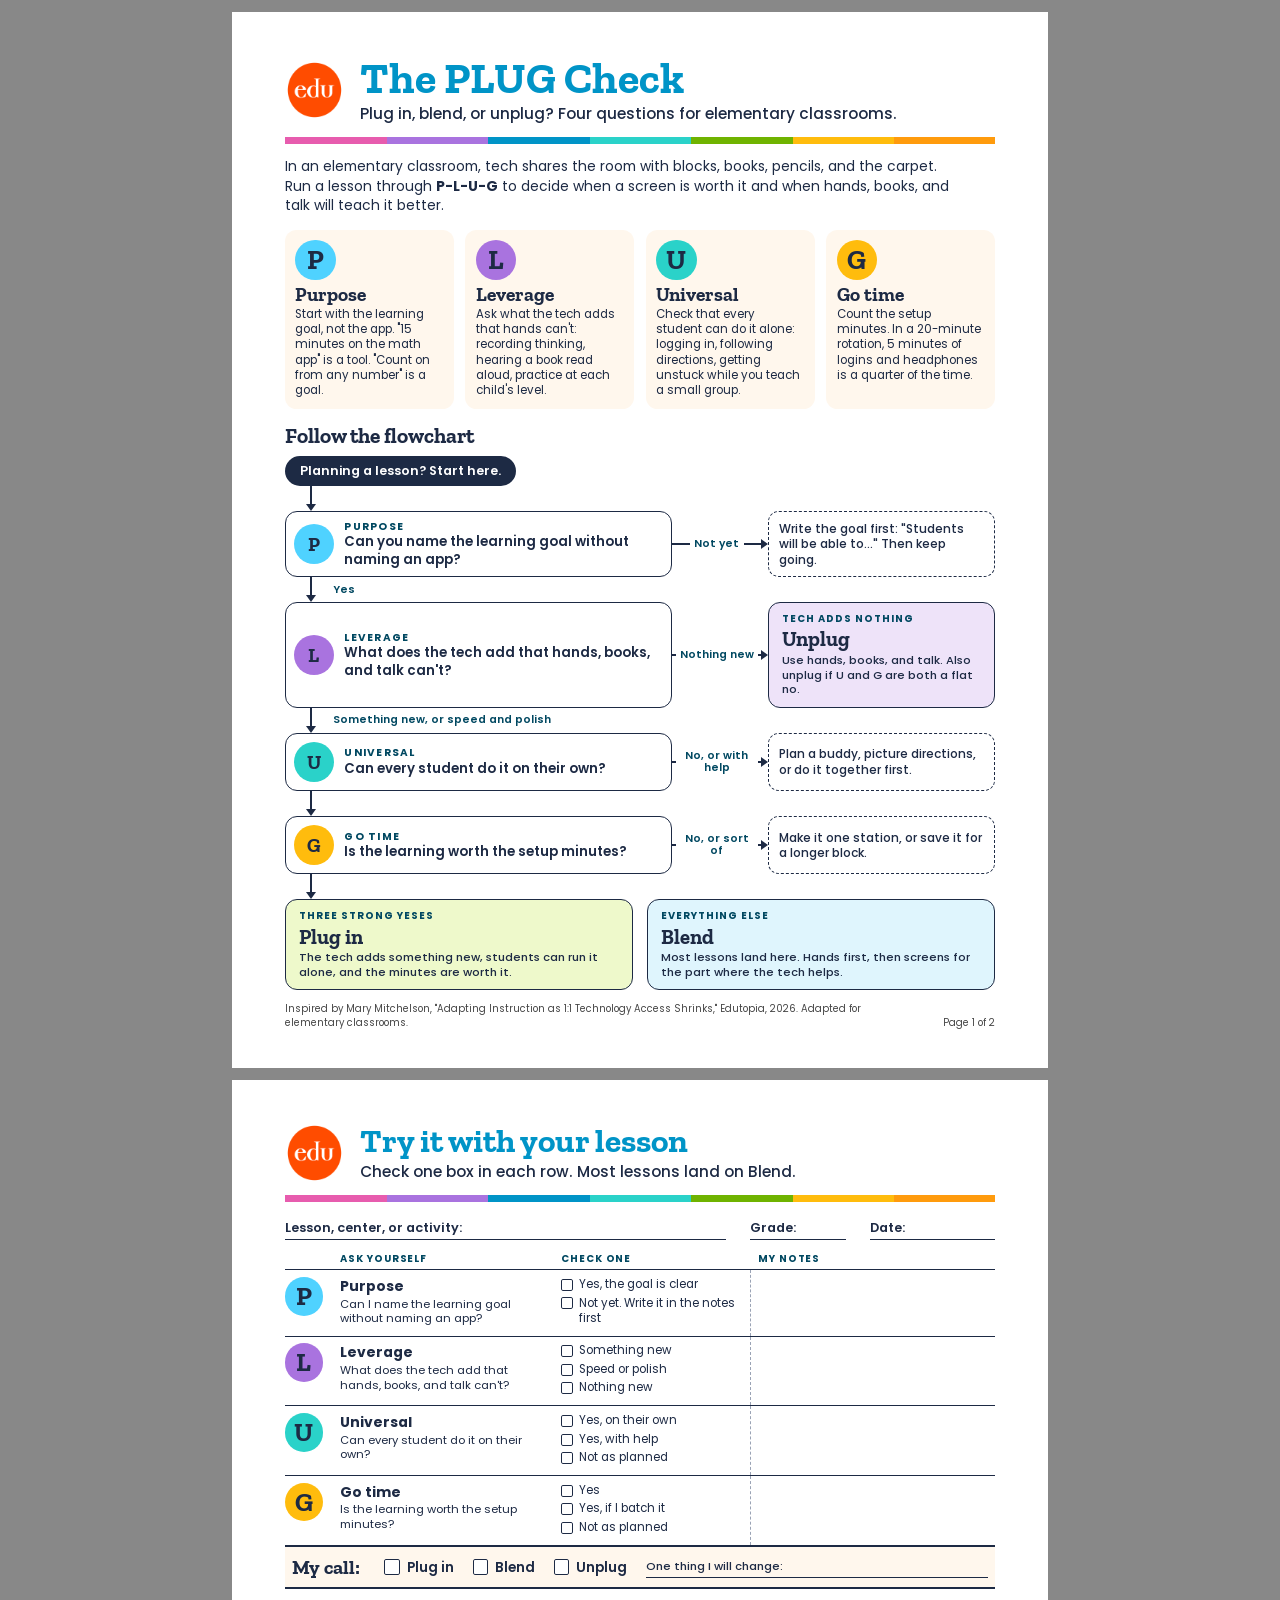
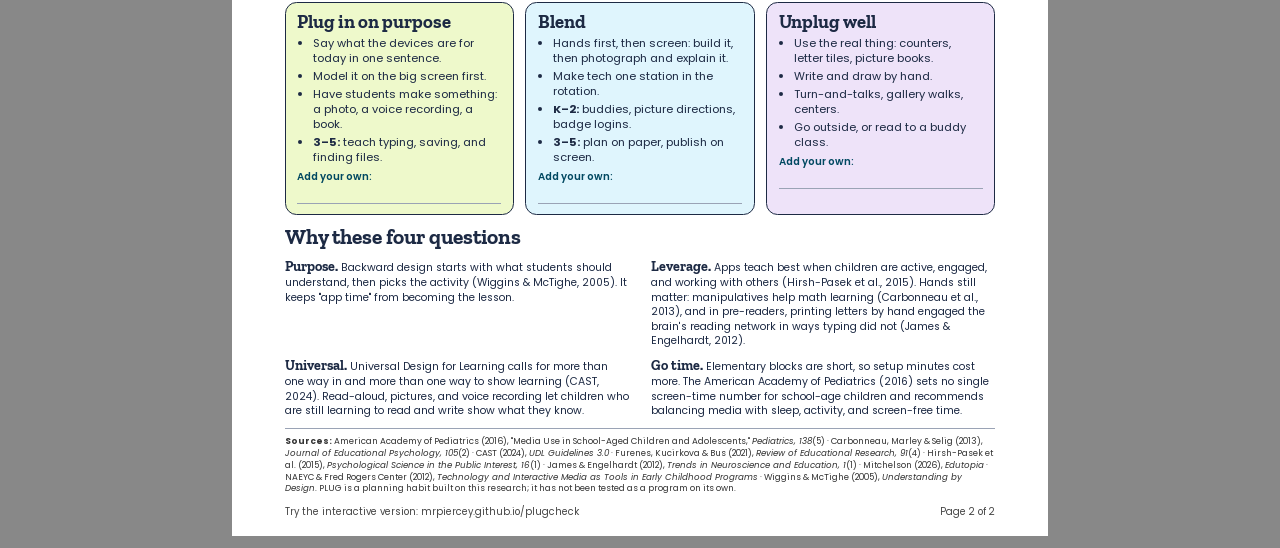
==== printable.html @ c019bf44 "Rename the L in PLUG from Lift to Leverage Co-Authored-By: Claude Fable 5.2 <noreply@anthropic.com>" ====
<!DOCTYPE html>
<html lang="en">
<head>
<meta charset="utf-8">
<title>The PLUG Check: 2-page guide</title>
<link rel="icon" type="image/png" href="edu_bug.png">
<link href="https://fonts.googleapis.com/css2?family=Poppins:wght@400;500;600;700&family=Zilla+Slab:wght@600;700&display=swap" rel="stylesheet">
<link rel="stylesheet" href="flow.css">
<style>
/* Source for PLUG-Check.pdf. US Letter, 2 pages. See README for how to rebuild the PDF. */
@page{size:8.5in 11in; margin:0}
*{box-sizing:border-box; -webkit-print-color-adjust:exact; print-color-adjust:exact}
html,body{margin:0; padding:0}
body{font-family:'Poppins',Helvetica,Arial,sans-serif; color:#1D2A44; font-size:9.6pt; line-height:1.4; background:#888}
.page{width:8.5in; height:11in; padding:.45in .55in .4in; background:#fff; position:relative; overflow:hidden; page-break-after:always; display:flex; flex-direction:column; margin:0 auto}
@media screen{.page{margin:12px auto}}
h1,h2,h3{font-family:'Zilla Slab',Rockwell,Georgia,serif; font-weight:700; margin:0; line-height:1.05}
p{margin:0}

.head{display:flex; align-items:center; gap:.16in}
.head img{width:.62in; height:.62in; flex:none}
.head h1{font-size:33pt; color:#0094C7}
.head .sub{font-size:11.5pt; font-weight:500; margin-top:.02in}
.head.small h1{font-size:25pt}
.ribbon{height:.07in; margin:.13in 0 .14in; background:linear-gradient(90deg,#E75CAE 0 14.3%,#A973DF 0 28.6%,#0094C7 0 42.9%,#2AD2C9 0 57.2%,#6FB300 0 71.5%,#FFBC0D 0 85.8%,#FF9B0D 0)}
.intro{font-size:10.4pt; max-width:7.1in}

.letters{display:grid; grid-template-columns:repeat(4,1fr); gap:.12in; margin:.15in 0 .17in}
.letters div{border-radius:.12in; padding:.1in .11in .11in; background:#FFF7ED}
.letters b{display:flex; align-items:center; justify-content:center; width:.42in; height:.42in; border-radius:50%; font-family:'Zilla Slab',serif; font-size:21pt; line-height:1}
.letters h3{font-size:14.5pt; margin:.05in 0 .02in}
.letters p{font-size:8.7pt; line-height:1.32}
.bp{background:#4FD2FF}.bl{background:#A973DF}.bu{background:#2AD2C9}.bg{background:#FFBC0D}

h2{font-size:16pt; margin-bottom:.09in}
.flow{font-size:10pt}
.page > *{flex-shrink:0}
.flow .f-down{height:1.9em}
.flow .f-ends{gap:.14in}

.foot{margin-top:auto; padding-top:.1in; font-size:7.3pt; color:#444; display:flex; justify-content:space-between; gap:.3in; align-items:flex-end}

/* page 2 */
.fill{display:flex; gap:.25in; font-weight:600; font-size:9.6pt; margin-bottom:.12in}
.fill span{flex:1; border-bottom:1pt solid #1D2A44; padding-bottom:.02in; height:.26in; display:flex; align-items:flex-end}
.fill span.short{flex:0 0 1.7in}
table{width:100%; border-collapse:collapse}
th{font-size:7.4pt; letter-spacing:.09em; text-transform:uppercase; text-align:left; padding:0 .08in .04in; color:#004861}
td{border-top:1pt solid #1D2A44; padding:.07in .08in; vertical-align:top}
td.k{width:.5in; padding-left:0}
td.k b{display:flex; align-items:center; justify-content:center; width:.4in; height:.4in; border-radius:50%; font-family:'Zilla Slab',serif; font-size:20pt; line-height:1}
td.q{width:2.3in}
td.q strong{display:block; font-size:10.4pt}
td.q span{font-size:8.5pt; line-height:1.3; display:block}
td.c{width:2.05in; font-size:8.7pt; line-height:1.3}
td.c label{display:flex; gap:.06in; align-items:flex-start; margin-bottom:.035in}
.box{flex:none; width:.125in; height:.125in; border:1pt solid #1D2A44; border-radius:.02in; margin-top:.02in; background:#fff}
td.n{border-left:1pt dashed #9aa3b5}
tr.call td{border-top:2pt solid #1D2A44; border-bottom:2pt solid #1D2A44; background:#FFF7ED; padding-top:.1in; padding-bottom:.1in}
.call-row{display:flex; align-items:center; gap:.2in; font-weight:600; font-size:10.2pt}
.call-row h3{font-size:15pt; margin-right:.05in}
.call-row label{display:flex; align-items:center; gap:.07in}
.call-row .box{width:.16in; height:.16in; margin:0}
.call-row .line{flex:1; border-bottom:1pt solid #1D2A44; height:.22in; font-weight:500; font-size:8.5pt; display:flex; align-items:flex-end; padding-bottom:.02in}

.moves{display:grid; grid-template-columns:repeat(3,1fr); gap:.12in; margin:.13in 0 .12in}
.moves > div{border:1.4pt solid #1D2A44; border-radius:.12in; padding:.1in .12in .1in}
.moves h3{font-size:14pt; margin-bottom:.04in}
.moves ul{margin:0; padding-left:.16in; font-size:8.4pt; line-height:1.33}
.moves li{margin-bottom:.035in}
.moves .add{font-size:7.6pt; font-weight:600; color:#004861; margin-top:.05in; border-bottom:1pt solid #9aa3b5; padding-bottom:.2in}
.m-plug{background:#EEF9CB}.m-blend{background:#DFF5FD}.m-unplug{background:#EEE3F9}

.why{display:grid; grid-template-columns:1fr 1fr; gap:.08in .22in; font-size:8pt; line-height:1.36}
.why p b{font-family:'Zilla Slab',serif; font-size:10.5pt}
.refs{font-size:6.5pt; line-height:1.36; color:#333; margin-top:.1in; padding-top:.07in; border-top:1pt solid #9aa3b5}
</style>
</head>
<body>

<!-- PAGE 1 -->
<div class="page">
  <div class="head">
    <img src="edu_bug.png" alt="Edutopia">
    <div>
      <h1>The PLUG Check</h1>
      <div class="sub">Plug in, blend, or unplug? Four questions for elementary classrooms.</div>
    </div>
  </div>
  <div class="ribbon"></div>
  <p class="intro">In an elementary classroom, tech shares the room with blocks, books, pencils, and the carpet. Run a lesson through <strong style="white-space:nowrap">P-L-U-G</strong> to decide when a screen is worth it and when hands, books, and talk will teach it better.</p>

  <div class="letters">
    <div><b class="bp">P</b><h3>Purpose</h3><p>Start with the learning goal, not the app. "15 minutes on the math app" is a tool. "Count on from any number" is a goal.</p></div>
    <div><b class="bl">L</b><h3>Leverage</h3><p>Ask what the tech adds that hands can't: recording thinking, hearing a book read aloud, practice at each child's level.</p></div>
    <div><b class="bu">U</b><h3>Universal</h3><p>Check that every student can do it alone: logging in, following directions, getting unstuck while you teach a small group.</p></div>
    <div><b class="bg">G</b><h3>Go time</h3><p>Count the setup minutes. In a 20-minute rotation, 5 minutes of logins and headphones is a quarter of the time.</p></div>
  </div>

  <h2>Follow the flowchart</h2>
  <div class="flow">
    <div class="f-start r1">Planning a lesson? Start here.</div>
    <div class="f-down r2"></div>
    <div class="f-q p r3"><b class="f-l">P</b><div><strong>Purpose</strong><span>Can you name the learning goal without naming an app?</span></div></div>
    <div class="f-side r3"><em>Not yet</em></div>
    <div class="f-note r3">Write the goal first: "Students will be able to..." Then keep going.</div>
    <div class="f-down r4"><em>Yes</em></div>
    <div class="f-q l r5"><b class="f-l">L</b><div><strong>Leverage</strong><span>What does the tech add that hands, books, and talk can't?</span></div></div>
    <div class="f-side r5"><em>Nothing new</em></div>
    <div class="f-out unplug"><i>Tech adds nothing</i><b>Unplug</b><small>Use hands, books, and talk. Also unplug if U and G are both a flat no.</small></div>
    <div class="f-down r6"><em>Something new, or speed and polish</em></div>
    <div class="f-q u r7"><b class="f-l">U</b><div><strong>Universal</strong><span>Can every student do it on their own?</span></div></div>
    <div class="f-side r7"><em>No, or with help</em></div>
    <div class="f-note r7">Plan a buddy, picture directions, or do it together first.</div>
    <div class="f-down r8"></div>
    <div class="f-q g r9"><b class="f-l">G</b><div><strong>Go time</strong><span>Is the learning worth the setup minutes?</span></div></div>
    <div class="f-side r9"><em>No, or sort of</em></div>
    <div class="f-note r9">Make it one station, or save it for a longer block.</div>
    <div class="f-down r10"></div>
    <div class="f-ends r11">
      <div class="f-out plug"><i>Three strong yeses</i><b>Plug in</b><small>The tech adds something new, students can run it alone, and the minutes are worth it.</small></div>
      <div class="f-out blend"><i>Everything else</i><b>Blend</b><small>Most lessons land here. Hands first, then screens for the part where the tech helps.</small></div>
    </div>
  </div>

  <div class="foot">
    <span>Inspired by Mary Mitchelson, "Adapting Instruction as 1:1 Technology Access Shrinks," Edutopia, 2026. Adapted for elementary classrooms.</span>
    <span style="white-space:nowrap">Page 1 of 2</span>
  </div>
</div>

<!-- PAGE 2 -->
<div class="page">
  <div class="head small">
    <img src="edu_bug.png" alt="Edutopia">
    <div>
      <h1>Try it with your lesson</h1>
      <div class="sub">Check one box in each row. Most lessons land on Blend.</div>
    </div>
  </div>
  <div class="ribbon"></div>

  <div class="fill"><span>Lesson, center, or activity:</span><span class="short" style="flex-basis:1in">Grade:</span><span class="short" style="flex-basis:1.3in">Date:</span></div>

  <table>
    <tr><th></th><th>Ask yourself</th><th>Check one</th><th>My notes</th></tr>
    <tr>
      <td class="k"><b class="bp">P</b></td>
      <td class="q"><strong>Purpose</strong><span>Can I name the learning goal without naming an app?</span></td>
      <td class="c"><label><i class="box"></i>Yes, the goal is clear</label><label><i class="box"></i>Not yet. Write it in the notes first</label></td>
      <td class="n"></td>
    </tr>
    <tr>
      <td class="k"><b class="bl">L</b></td>
      <td class="q"><strong>Leverage</strong><span>What does the tech add that hands, books, and talk can't?</span></td>
      <td class="c"><label><i class="box"></i>Something new</label><label><i class="box"></i>Speed or polish</label><label><i class="box"></i>Nothing new</label></td>
      <td class="n"></td>
    </tr>
    <tr>
      <td class="k"><b class="bu">U</b></td>
      <td class="q"><strong>Universal</strong><span>Can every student do it on their own?</span></td>
      <td class="c"><label><i class="box"></i>Yes, on their own</label><label><i class="box"></i>Yes, with help</label><label><i class="box"></i>Not as planned</label></td>
      <td class="n"></td>
    </tr>
    <tr>
      <td class="k"><b class="bg">G</b></td>
      <td class="q"><strong>Go time</strong><span>Is the learning worth the setup minutes?</span></td>
      <td class="c"><label><i class="box"></i>Yes</label><label><i class="box"></i>Yes, if I batch it</label><label><i class="box"></i>Not as planned</label></td>
      <td class="n"></td>
    </tr>
    <tr class="call"><td colspan="4">
      <div class="call-row"><h3>My call:</h3><label><i class="box"></i>Plug in</label><label><i class="box"></i>Blend</label><label><i class="box"></i>Unplug</label><span class="line">One thing I will change:</span></div>
    </td></tr>
  </table>

  <div class="moves">
    <div class="m-plug"><h3>Plug in on purpose</h3><ul>
      <li>Say what the devices are for today in one sentence.</li>
      <li>Model it on the big screen first.</li>
      <li>Have students make something: a photo, a voice recording, a book.</li>
      <li><strong>3–5:</strong> teach typing, saving, and finding files.</li>
    </ul><div class="add">Add your own:</div></div>
    <div class="m-blend"><h3>Blend</h3><ul>
      <li>Hands first, then screen: build it, then photograph and explain it.</li>
      <li>Make tech one station in the rotation.</li>
      <li><strong>K–2:</strong> buddies, picture directions, badge logins.</li>
      <li><strong>3–5:</strong> plan on paper, publish on screen.</li>
    </ul><div class="add">Add your own:</div></div>
    <div class="m-unplug"><h3>Unplug well</h3><ul>
      <li>Use the real thing: counters, letter tiles, picture books.</li>
      <li>Write and draw by hand.</li>
      <li>Turn-and-talks, gallery walks, centers.</li>
      <li>Go outside, or read to a buddy class.</li>
    </ul><div class="add">Add your own:</div></div>
  </div>

  <h2>Why these four questions</h2>
  <div class="why">
    <p><b>Purpose.</b> Backward design starts with what students should understand, then picks the activity (Wiggins &amp; McTighe, 2005). It keeps "app time" from becoming the lesson.</p>
    <p><b>Leverage.</b> Apps teach best when children are active, engaged, and working with others (Hirsh-Pasek et al., 2015). Hands still matter: manipulatives help math learning (Carbonneau et al., 2013), and in pre-readers, printing letters by hand engaged the brain's reading network in ways typing did not (James &amp; Engelhardt, 2012).</p>
    <p><b>Universal.</b> Universal Design for Learning calls for more than one way in and more than one way to show learning (CAST, 2024). Read-aloud, pictures, and voice recording let children who are still learning to read and write show what they know.</p>
    <p><b>Go time.</b> Elementary blocks are short, so setup minutes cost more. The American Academy of Pediatrics (2016) sets no single screen-time number for school-age children and recommends balancing media with sleep, activity, and screen-free time.</p>
  </div>
  <div class="refs">
    <strong>Sources:</strong> American Academy of Pediatrics (2016), "Media Use in School-Aged Children and Adolescents," <em>Pediatrics, 138</em>(5) · Carbonneau, Marley &amp; Selig (2013), <em>Journal of Educational Psychology, 105</em>(2) · CAST (2024), <em>UDL Guidelines 3.0</em> · Furenes, Kucirkova &amp; Bus (2021), <em>Review of Educational Research, 91</em>(4) · Hirsh-Pasek et al. (2015), <em>Psychological Science in the Public Interest, 16</em>(1) · James &amp; Engelhardt (2012), <em>Trends in Neuroscience and Education, 1</em>(1) · Mitchelson (2026), <em>Edutopia</em> · NAEYC &amp; Fred Rogers Center (2012), <em>Technology and Interactive Media as Tools in Early Childhood Programs</em> · Wiggins &amp; McTighe (2005), <em>Understanding by Design</em>. PLUG is a planning habit built on this research; it has not been tested as a program on its own.
  </div>

  <div class="foot">
    <span>Try the interactive version: mrpiercey.github.io/plugcheck</span>
    <span style="white-space:nowrap">Page 2 of 2</span>
  </div>
</div>
</body>
</html>
---- flow.css ----
/* The PLUG Check flowchart. Shared by index.html and printable.html.
   Everything is sized in em so each page sets the scale with font-size. */
.flow{
  display:grid;
  grid-template-columns:minmax(0,1.7fr) 7.2em minmax(0,1fr);
  align-items:stretch;
  color:#1D2A44;
  line-height:1.3;
}
.flow > *{min-width:0}
.f-start{
  grid-column:1; justify-self:start;
  background:#1D2A44; color:#fff; font-weight:600;
  padding:.5em 1.2em; border-radius:99em; font-size:.95em;
}
/* question boxes */
.f-q{
  grid-column:1; display:flex; align-items:center; gap:.8em;
  background:#fff; border:.14em solid #1D2A44; border-radius:.9em;
  padding:.6em .9em .6em .6em;
}
.f-l{
  flex:none; width:2em; height:2em; border-radius:50%;
  display:flex; align-items:center; justify-content:center;
  font-family:'Zilla Slab',Rockwell,Georgia,serif; font-weight:700; font-size:1.5em; line-height:1;
  color:#1D2A44;
}
.f-q.p .f-l{background:#4FD2FF}
.f-q.l .f-l{background:#A973DF}
.f-q.u .f-l{background:#2AD2C9}
.f-q.g .f-l{background:#FFBC0D}
.f-q strong{display:block; font-size:.78em; letter-spacing:.12em; text-transform:uppercase; font-weight:700; color:#004861}
.f-q span{display:block; font-weight:600; font-size:1em}

/* arrows going down the spine */
.f-down{grid-column:1; position:relative; height:2.3em; display:flex; align-items:center; padding-left:3.6em}
.f-down::before{content:""; position:absolute; left:1.9em; top:0; bottom:.45em; width:.14em; background:#1D2A44}
.f-down::after{content:""; position:absolute; left:1.9em; bottom:0; margin-left:-.33em;
  border-left:.4em solid transparent; border-right:.4em solid transparent; border-top:.55em solid #1D2A44}
.f-down em,.f-side em{font-style:normal; font-size:.8em; font-weight:600; color:#004861}

/* arrows going out to the side */
.f-side{grid-column:2; position:relative; display:flex; align-items:center; justify-content:center; padding:0 .7em 0 .3em}
.f-side::before{content:""; position:absolute; left:0; right:.45em; top:50%; height:.14em; margin-top:-.07em; background:#1D2A44}
.f-side::after{content:""; position:absolute; right:0; top:50%; margin-top:-.4em;
  border-top:.4em solid transparent; border-bottom:.4em solid transparent; border-left:.55em solid #1D2A44}
.f-side em{position:relative; background:#fff; padding:.1em .4em; border-radius:.4em; text-align:center; line-height:1.15}

/* side boxes */
.f-note{
  grid-column:3; display:flex; align-items:center;
  border:.14em dashed #1D2A44; border-radius:.9em; padding:.6em .9em;
  font-size:.9em; font-weight:500; background:#fff;
}
.f-out{
  border-radius:.9em; padding:.7em 1em; border:.14em solid #1D2A44;
  display:flex; flex-direction:column; justify-content:center;
}
.f-out b{font-family:'Zilla Slab',Rockwell,Georgia,serif; font-size:1.55em; font-weight:700; line-height:1.05; display:block}
.f-out small{display:block; font-size:.85em; font-weight:500; margin-top:.25em}
.f-out i{font-style:normal; font-size:.74em; font-weight:700; letter-spacing:.1em; text-transform:uppercase; color:#004861; margin-bottom:.3em}
.f-out.unplug{grid-column:3; background:#EEE3F9}
.f-out.plug{background:#EEF9CB}
.f-out.blend{background:#DFF5FD}
.f-ends{grid-column:1 / -1; display:grid; grid-template-columns:1fr 1fr; gap:1em}

/* explicit rows */
.r1{grid-row:1}.r2{grid-row:2}.r3{grid-row:3}.r4{grid-row:4}.r5{grid-row:5}.r6{grid-row:6}
.r7{grid-row:7}.r8{grid-row:8}.r9{grid-row:9}.r10{grid-row:10}.r11{grid-row:11}
.f-out.unplug{grid-row:5}

@media (max-width:640px){
  .flow.responsive{grid-template-columns:minmax(0,1fr) 4.6em minmax(0,.62fr)}
  .flow.responsive .f-l{font-size:1.2em}
  .flow.responsive .f-out b{font-size:1.2em}
  .flow.responsive .f-ends{grid-template-columns:1fr}
}
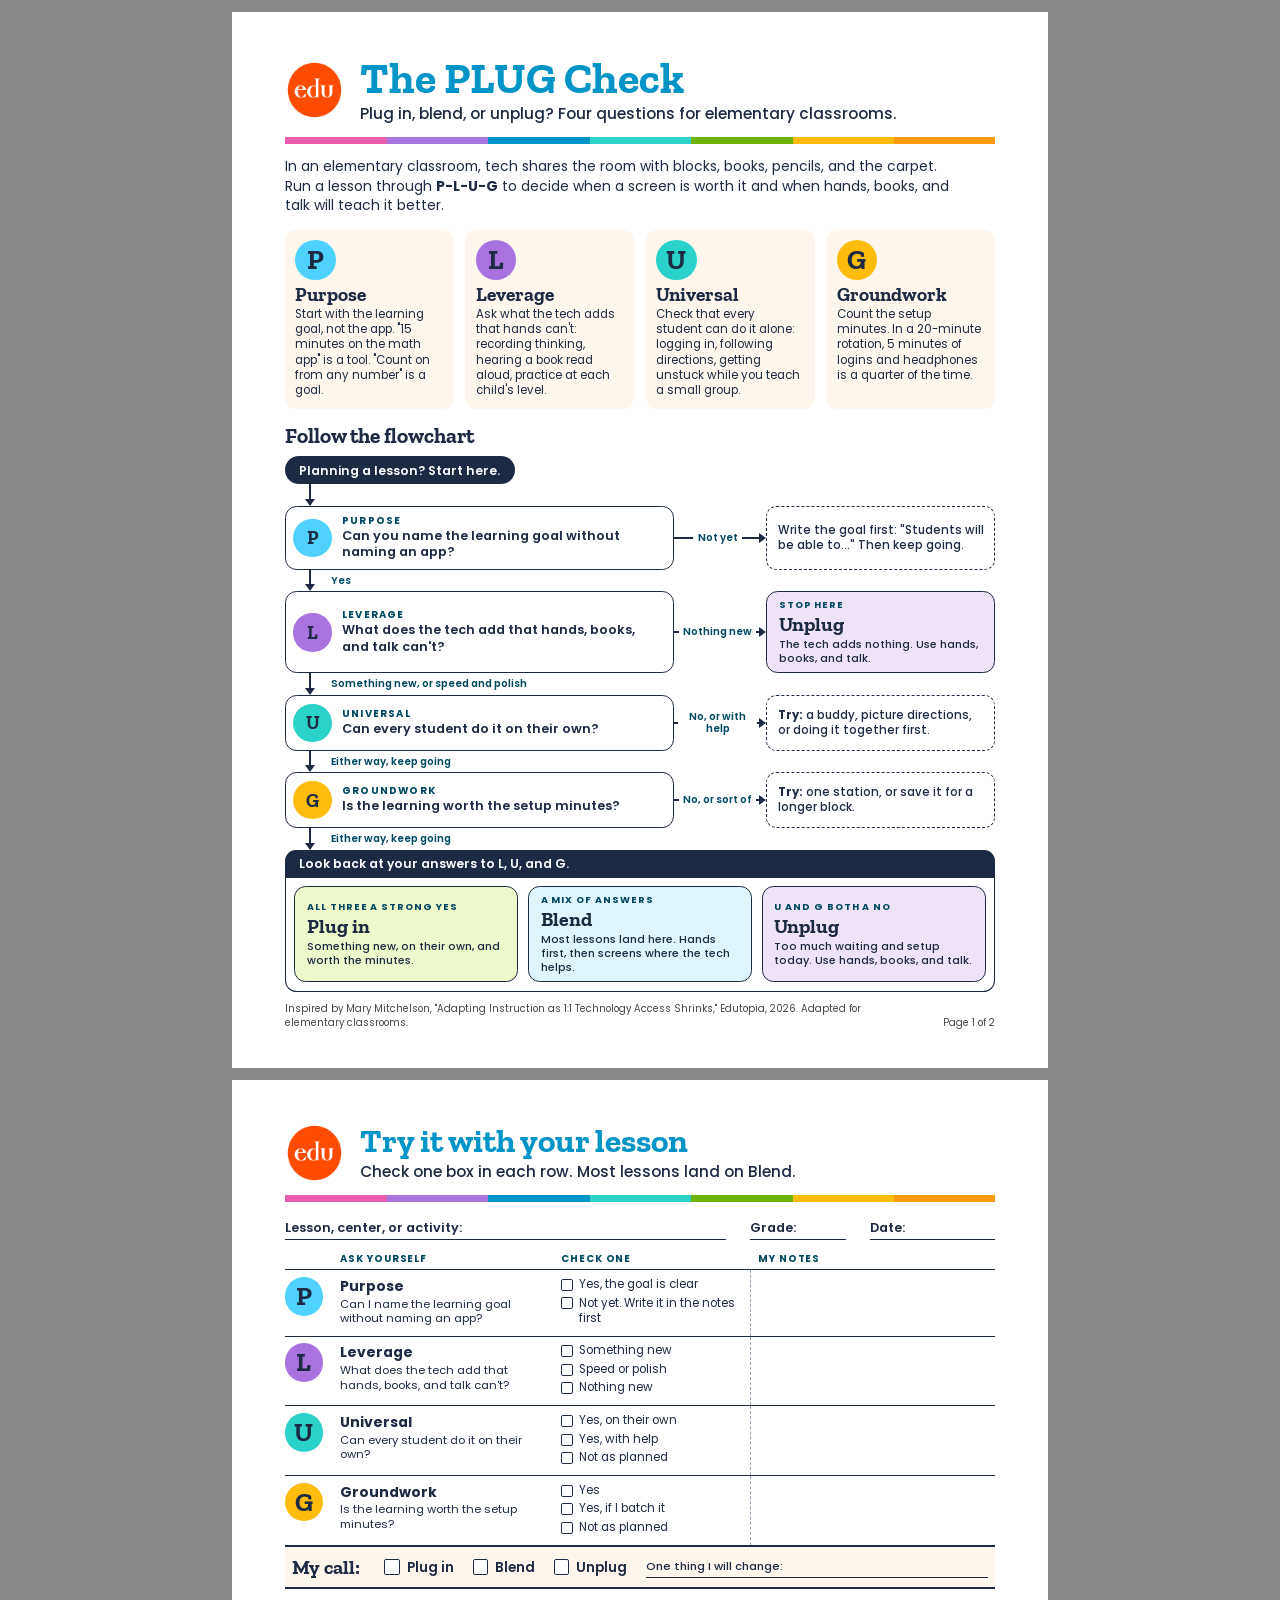
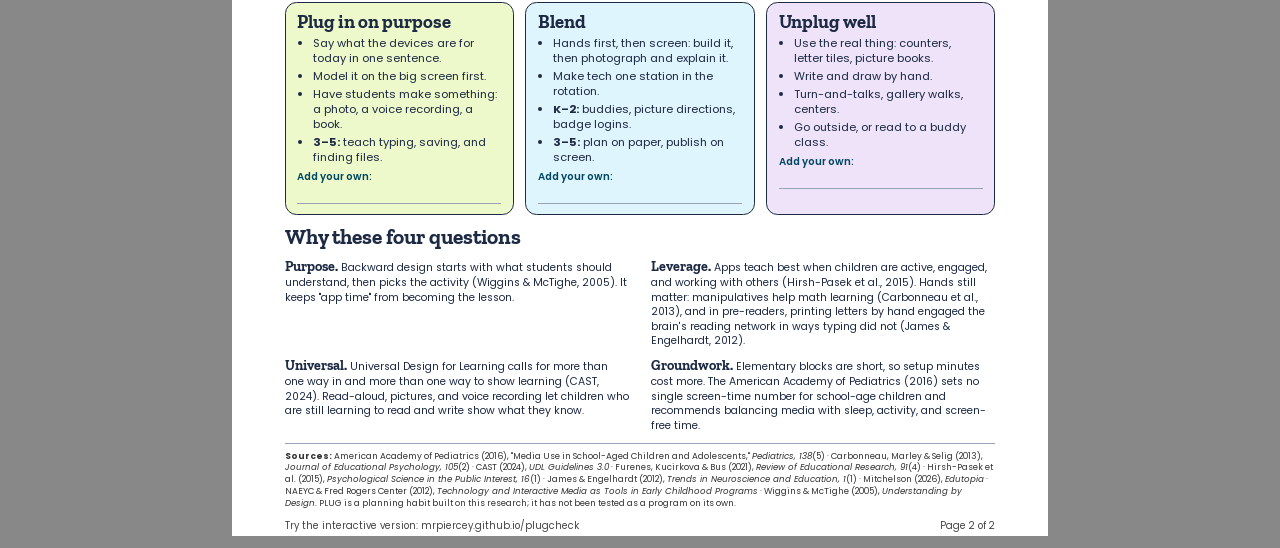
==== commit 3200a587: "Rename G to Groundwork and make the flowchart end in three clear outcomes Co-Authored-By: Claude Fab" ====
--- a/printable.html
+++ b/printable.html
@@ -33,10 +33,11 @@
 .bp{background:#4FD2FF}.bl{background:#A973DF}.bu{background:#2AD2C9}.bg{background:#FFBC0D}
 
 h2{font-size:16pt; margin-bottom:.09in}
-.flow{font-size:10pt}
+.flow{font-size:9.6pt}
 .page > *{flex-shrink:0}
-.flow .f-down{height:1.9em}
-.flow .f-ends{gap:.14in}
+.flow .f-down{height:1.7em}
+.flow .f-ends{gap:.1in; padding:.09in}
+.flow .f-out{padding:.5em .9em}
 
 .foot{margin-top:auto; padding-top:.1in; font-size:7.3pt; color:#444; display:flex; justify-content:space-between; gap:.3in; align-items:flex-end}
 
@@ -94,7 +95,7 @@
     <div><b class="bp">P</b><h3>Purpose</h3><p>Start with the learning goal, not the app. "15 minutes on the math app" is a tool. "Count on from any number" is a goal.</p></div>
     <div><b class="bl">L</b><h3>Leverage</h3><p>Ask what the tech adds that hands can't: recording thinking, hearing a book read aloud, practice at each child's level.</p></div>
     <div><b class="bu">U</b><h3>Universal</h3><p>Check that every student can do it alone: logging in, following directions, getting unstuck while you teach a small group.</p></div>
-    <div><b class="bg">G</b><h3>Go time</h3><p>Count the setup minutes. In a 20-minute rotation, 5 minutes of logins and headphones is a quarter of the time.</p></div>
+    <div><b class="bg">G</b><h3>Groundwork</h3><p>Count the setup minutes. In a 20-minute rotation, 5 minutes of logins and headphones is a quarter of the time.</p></div>
   </div>
 
   <h2>Follow the flowchart</h2>
@@ -107,20 +108,22 @@
     <div class="f-down r4"><em>Yes</em></div>
     <div class="f-q l r5"><b class="f-l">L</b><div><strong>Leverage</strong><span>What does the tech add that hands, books, and talk can't?</span></div></div>
     <div class="f-side r5"><em>Nothing new</em></div>
-    <div class="f-out unplug"><i>Tech adds nothing</i><b>Unplug</b><small>Use hands, books, and talk. Also unplug if U and G are both a flat no.</small></div>
+    <div class="f-out unplug"><i>Stop here</i><b>Unplug</b><small>The tech adds nothing. Use hands, books, and talk.</small></div>
     <div class="f-down r6"><em>Something new, or speed and polish</em></div>
     <div class="f-q u r7"><b class="f-l">U</b><div><strong>Universal</strong><span>Can every student do it on their own?</span></div></div>
     <div class="f-side r7"><em>No, or with help</em></div>
-    <div class="f-note r7">Plan a buddy, picture directions, or do it together first.</div>
-    <div class="f-down r8"></div>
-    <div class="f-q g r9"><b class="f-l">G</b><div><strong>Go time</strong><span>Is the learning worth the setup minutes?</span></div></div>
+    <div class="f-note r7"><span><b>Try:</b> a buddy, picture directions, or doing it together first.</span></div>
+    <div class="f-down r8"><em>Either way, keep going</em></div>
+    <div class="f-q g r9"><b class="f-l">G</b><div><strong>Groundwork</strong><span>Is the learning worth the setup minutes?</span></div></div>
     <div class="f-side r9"><em>No, or sort of</em></div>
-    <div class="f-note r9">Make it one station, or save it for a longer block.</div>
-    <div class="f-down r10"></div>
-    <div class="f-ends r11">
-      <div class="f-out plug"><i>Three strong yeses</i><b>Plug in</b><small>The tech adds something new, students can run it alone, and the minutes are worth it.</small></div>
-      <div class="f-out blend"><i>Everything else</i><b>Blend</b><small>Most lessons land here. Hands first, then screens for the part where the tech helps.</small></div>
-    </div>
+    <div class="f-note r9"><span><b>Try:</b> one station, or save it for a longer block.</span></div>
+    <div class="f-down r10"><em>Either way, keep going</em></div>
+    <div class="f-tally r11">Look back at your answers to L, U, and G.</div>
+        <div class="f-ends r12">
+          <div class="f-out plug"><i>All three a strong yes</i><b>Plug in</b><small>Something new, on their own, and worth the minutes.</small></div>
+          <div class="f-out blend"><i>A mix of answers</i><b>Blend</b><small>Most lessons land here. Hands first, then screens where the tech helps.</small></div>
+          <div class="f-out unplug"><i>U and G both a no</i><b>Unplug</b><small>Too much waiting and setup today. Use hands, books, and talk.</small></div>
+        </div>
   </div>
 
   <div class="foot">
@@ -164,7 +167,7 @@
     </tr>
     <tr>
       <td class="k"><b class="bg">G</b></td>
-      <td class="q"><strong>Go time</strong><span>Is the learning worth the setup minutes?</span></td>
+      <td class="q"><strong>Groundwork</strong><span>Is the learning worth the setup minutes?</span></td>
       <td class="c"><label><i class="box"></i>Yes</label><label><i class="box"></i>Yes, if I batch it</label><label><i class="box"></i>Not as planned</label></td>
       <td class="n"></td>
     </tr>
@@ -199,7 +202,7 @@
     <p><b>Purpose.</b> Backward design starts with what students should understand, then picks the activity (Wiggins &amp; McTighe, 2005). It keeps "app time" from becoming the lesson.</p>
     <p><b>Leverage.</b> Apps teach best when children are active, engaged, and working with others (Hirsh-Pasek et al., 2015). Hands still matter: manipulatives help math learning (Carbonneau et al., 2013), and in pre-readers, printing letters by hand engaged the brain's reading network in ways typing did not (James &amp; Engelhardt, 2012).</p>
     <p><b>Universal.</b> Universal Design for Learning calls for more than one way in and more than one way to show learning (CAST, 2024). Read-aloud, pictures, and voice recording let children who are still learning to read and write show what they know.</p>
-    <p><b>Go time.</b> Elementary blocks are short, so setup minutes cost more. The American Academy of Pediatrics (2016) sets no single screen-time number for school-age children and recommends balancing media with sleep, activity, and screen-free time.</p>
+    <p><b>Groundwork.</b> Elementary blocks are short, so setup minutes cost more. The American Academy of Pediatrics (2016) sets no single screen-time number for school-age children and recommends balancing media with sleep, activity, and screen-free time.</p>
   </div>
   <div class="refs">
     <strong>Sources:</strong> American Academy of Pediatrics (2016), "Media Use in School-Aged Children and Adolescents," <em>Pediatrics, 138</em>(5) · Carbonneau, Marley &amp; Selig (2013), <em>Journal of Educational Psychology, 105</em>(2) · CAST (2024), <em>UDL Guidelines 3.0</em> · Furenes, Kucirkova &amp; Bus (2021), <em>Review of Educational Research, 91</em>(4) · Hirsh-Pasek et al. (2015), <em>Psychological Science in the Public Interest, 16</em>(1) · James &amp; Engelhardt (2012), <em>Trends in Neuroscience and Education, 1</em>(1) · Mitchelson (2026), <em>Edutopia</em> · NAEYC &amp; Fred Rogers Center (2012), <em>Technology and Interactive Media as Tools in Early Childhood Programs</em> · Wiggins &amp; McTighe (2005), <em>Understanding by Design</em>. PLUG is a planning habit built on this research; it has not been tested as a program on its own.
--- a/flow.css
+++ b/flow.css
@@ -59,15 +59,16 @@
 .f-out b{font-family:'Zilla Slab',Rockwell,Georgia,serif; font-size:1.55em; font-weight:700; line-height:1.05; display:block}
 .f-out small{display:block; font-size:.85em; font-weight:500; margin-top:.25em}
 .f-out i{font-style:normal; font-size:.74em; font-weight:700; letter-spacing:.1em; text-transform:uppercase; color:#004861; margin-bottom:.3em}
-.f-out.unplug{grid-column:3; background:#EEE3F9}
+.f-out.unplug{background:#EEE3F9}
+.flow > .f-out.unplug{grid-column:3; grid-row:5}
 .f-out.plug{background:#EEF9CB}
 .f-out.blend{background:#DFF5FD}
-.f-ends{grid-column:1 / -1; display:grid; grid-template-columns:1fr 1fr; gap:1em}
+.f-tally{grid-column:1 / -1; background:#1D2A44; color:#fff; font-weight:600; font-size:.95em; padding:.5em 1.2em; border-radius:.9em .9em 0 0}
+.f-ends{grid-column:1 / -1; display:grid; grid-template-columns:repeat(3,1fr); gap:.7em; padding:.7em; border:.14em solid #1D2A44; border-top:0; border-radius:0 0 .9em .9em; background:#fff}
 
 /* explicit rows */
 .r1{grid-row:1}.r2{grid-row:2}.r3{grid-row:3}.r4{grid-row:4}.r5{grid-row:5}.r6{grid-row:6}
-.r7{grid-row:7}.r8{grid-row:8}.r9{grid-row:9}.r10{grid-row:10}.r11{grid-row:11}
-.f-out.unplug{grid-row:5}
+.r7{grid-row:7}.r8{grid-row:8}.r9{grid-row:9}.r10{grid-row:10}.r11{grid-row:11}.r12{grid-row:12}
 
 @media (max-width:640px){
   .flow.responsive{grid-template-columns:minmax(0,1fr) 4.6em minmax(0,.62fr)}
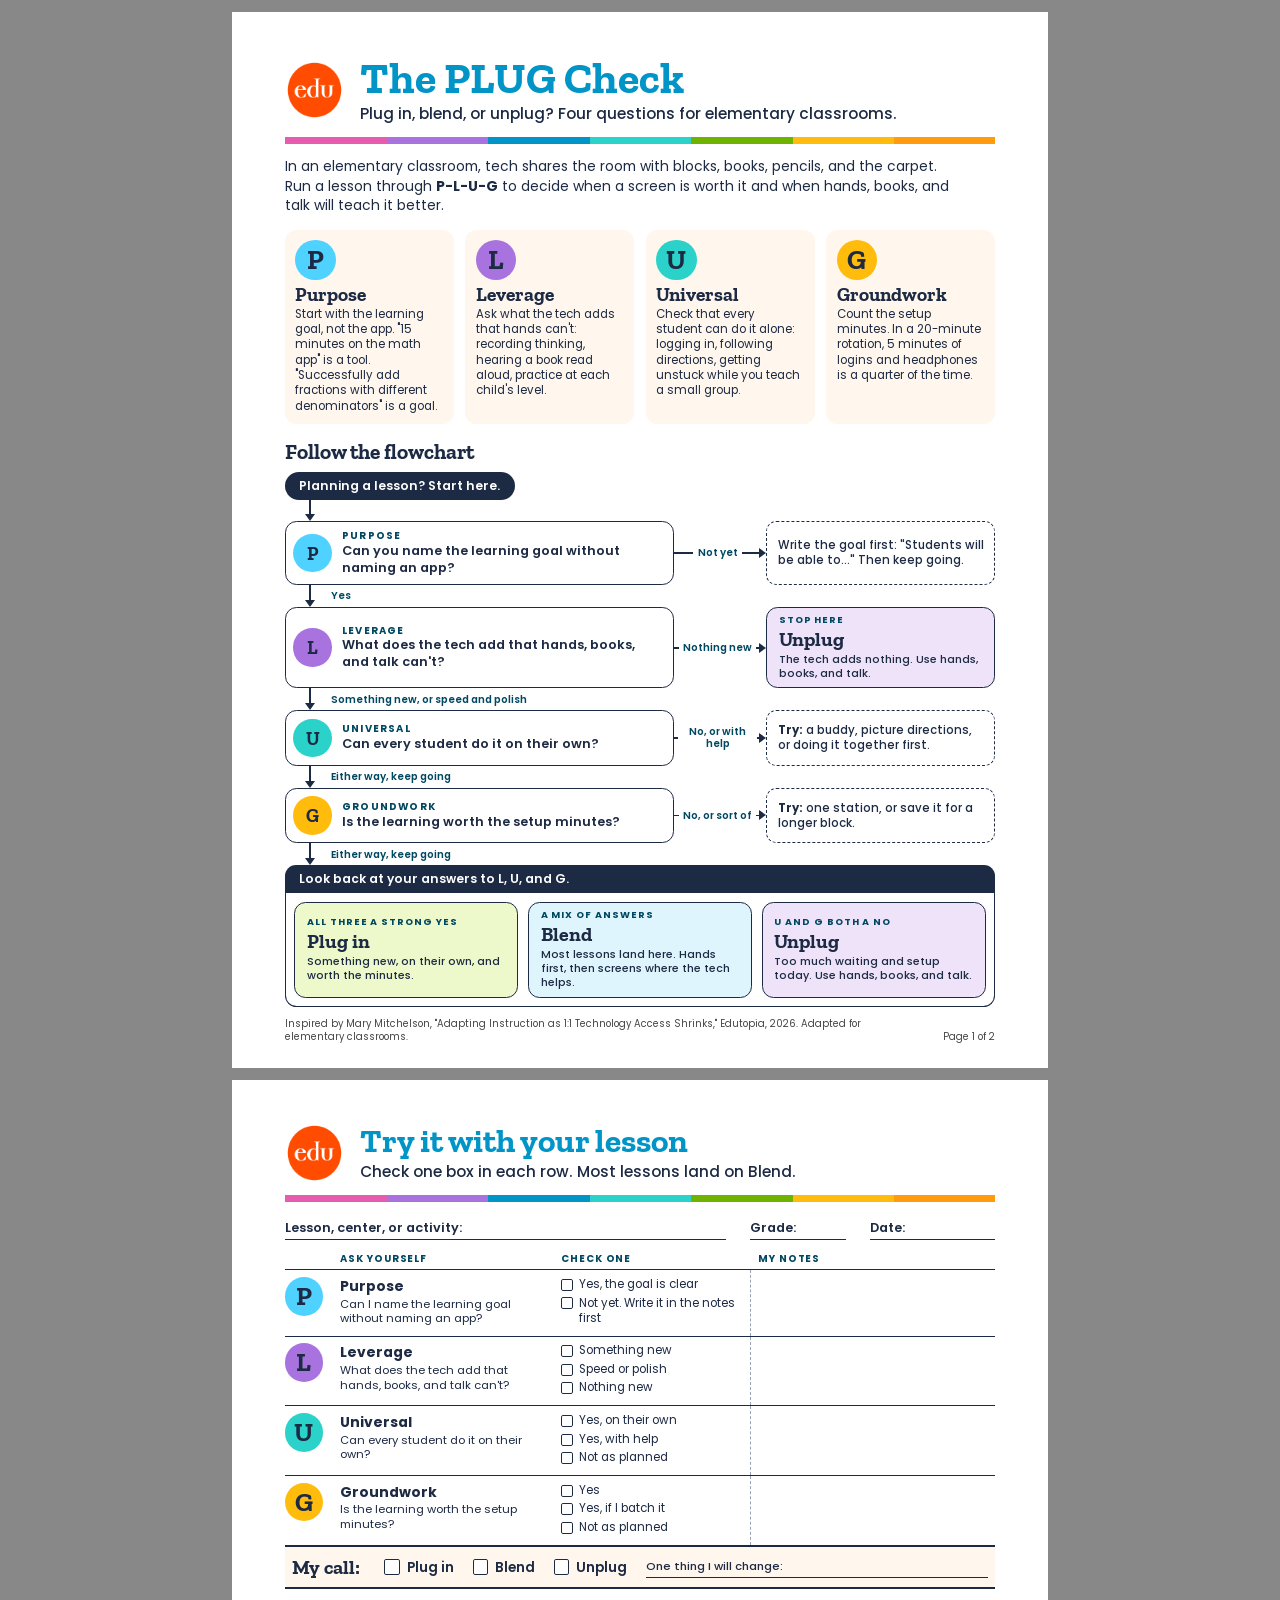
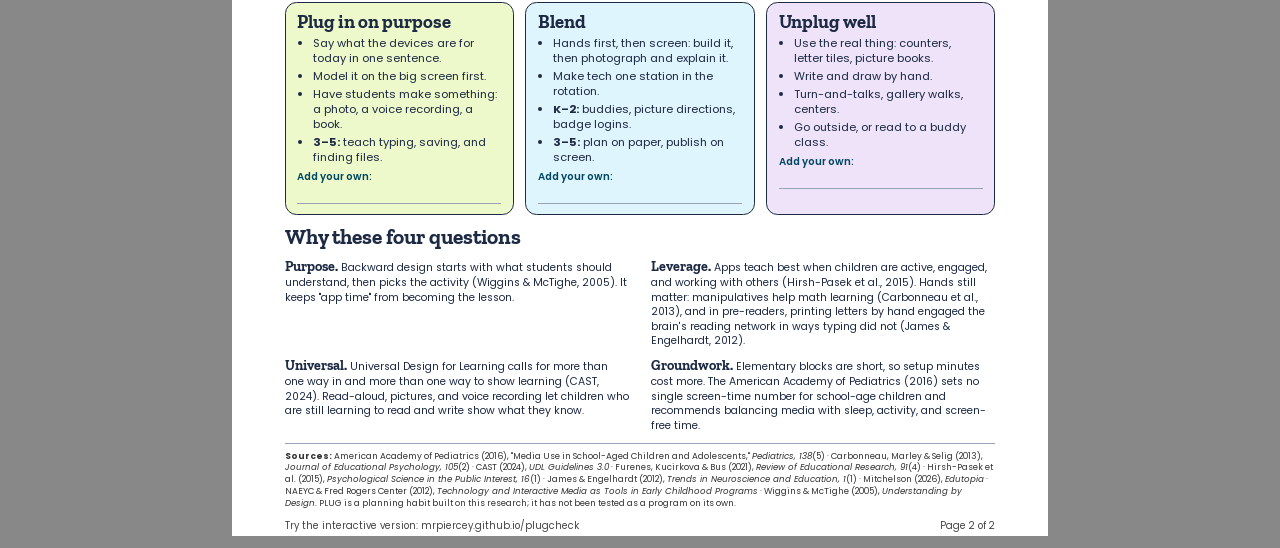
==== commit 8731ea5b: "Use the adding-fractions goal as the Purpose example Co-Authored-By: Claude Fable 5.2 <noreply@anthr" ====
--- a/printable.html
+++ b/printable.html
@@ -92,7 +92,7 @@
   <p class="intro">In an elementary classroom, tech shares the room with blocks, books, pencils, and the carpet. Run a lesson through <strong style="white-space:nowrap">P-L-U-G</strong> to decide when a screen is worth it and when hands, books, and talk will teach it better.</p>
 
   <div class="letters">
-    <div><b class="bp">P</b><h3>Purpose</h3><p>Start with the learning goal, not the app. "15 minutes on the math app" is a tool. "Count on from any number" is a goal.</p></div>
+    <div><b class="bp">P</b><h3>Purpose</h3><p>Start with the learning goal, not the app. "15 minutes on the math app" is a tool. "Successfully add fractions with different denominators" is a goal.</p></div>
     <div><b class="bl">L</b><h3>Leverage</h3><p>Ask what the tech adds that hands can't: recording thinking, hearing a book read aloud, practice at each child's level.</p></div>
     <div><b class="bu">U</b><h3>Universal</h3><p>Check that every student can do it alone: logging in, following directions, getting unstuck while you teach a small group.</p></div>
     <div><b class="bg">G</b><h3>Groundwork</h3><p>Count the setup minutes. In a 20-minute rotation, 5 minutes of logins and headphones is a quarter of the time.</p></div>
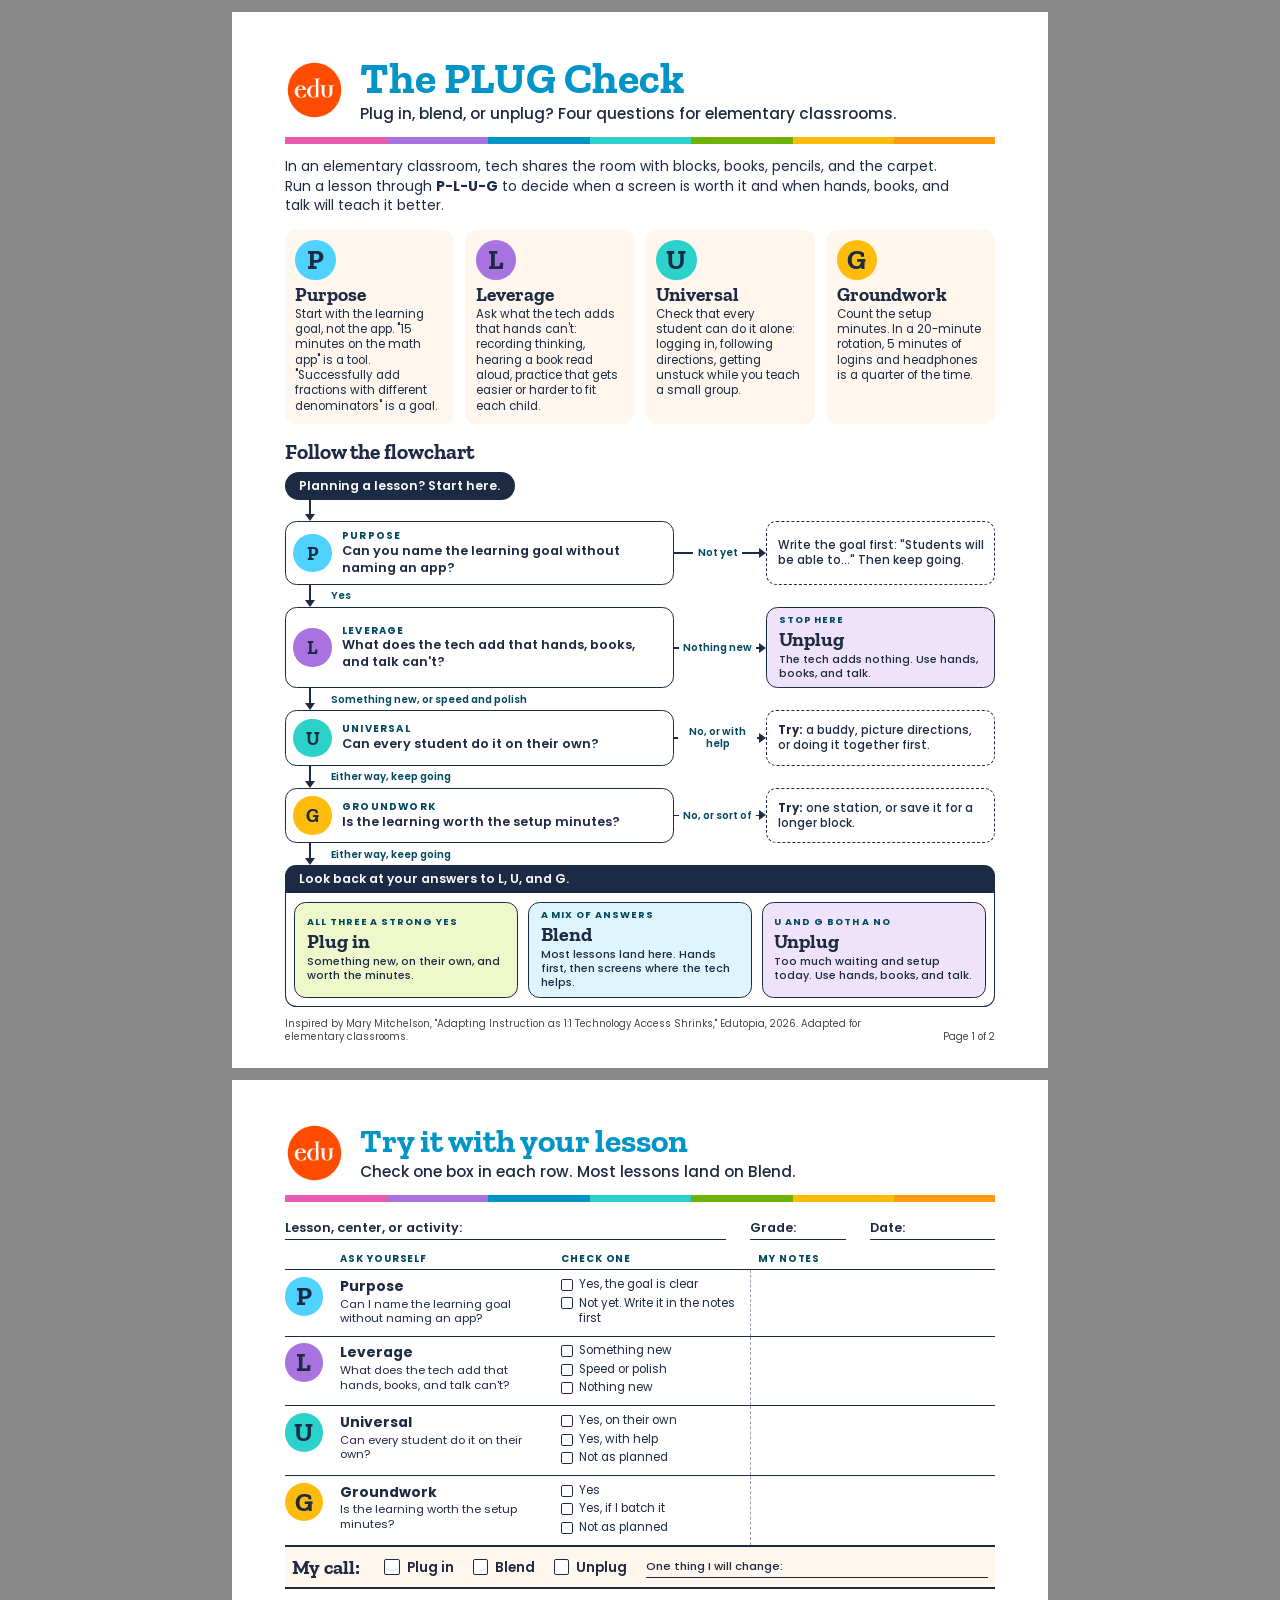
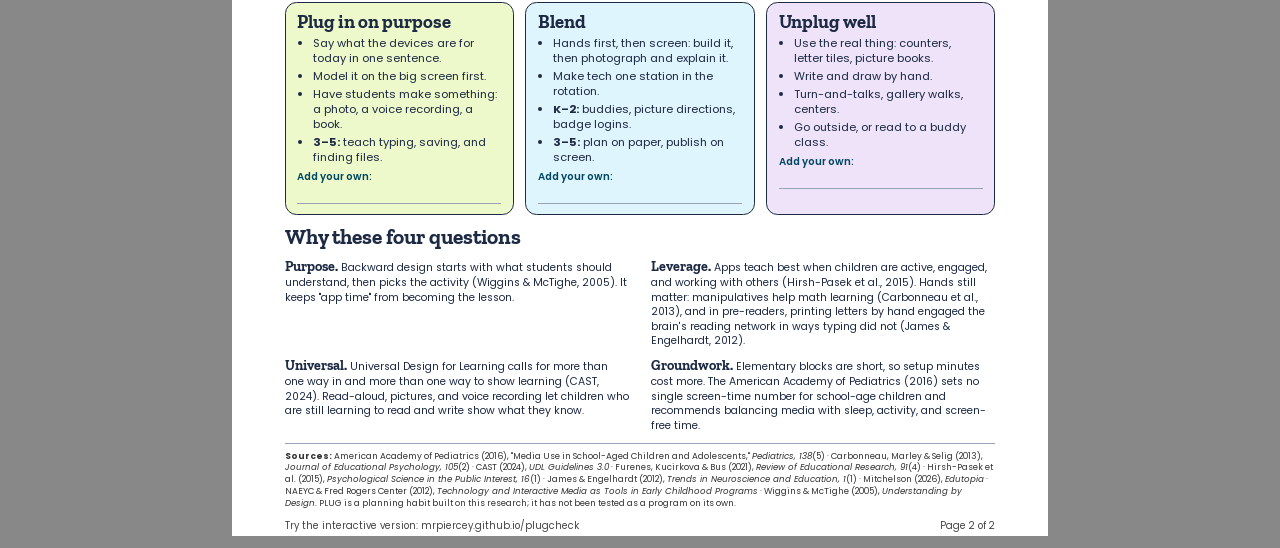
==== commit e068dbde: "Reword the practice-level phrases in plain language Co-Authored-By: Claude Fable 5.2 <noreply@anthro" ====
--- a/printable.html
+++ b/printable.html
@@ -93,7 +93,7 @@
 
   <div class="letters">
     <div><b class="bp">P</b><h3>Purpose</h3><p>Start with the learning goal, not the app. "15 minutes on the math app" is a tool. "Successfully add fractions with different denominators" is a goal.</p></div>
-    <div><b class="bl">L</b><h3>Leverage</h3><p>Ask what the tech adds that hands can't: recording thinking, hearing a book read aloud, practice at each child's level.</p></div>
+    <div><b class="bl">L</b><h3>Leverage</h3><p>Ask what the tech adds that hands can't: recording thinking, hearing a book read aloud, practice that gets easier or harder to fit each child.</p></div>
     <div><b class="bu">U</b><h3>Universal</h3><p>Check that every student can do it alone: logging in, following directions, getting unstuck while you teach a small group.</p></div>
     <div><b class="bg">G</b><h3>Groundwork</h3><p>Count the setup minutes. In a 20-minute rotation, 5 minutes of logins and headphones is a quarter of the time.</p></div>
   </div>
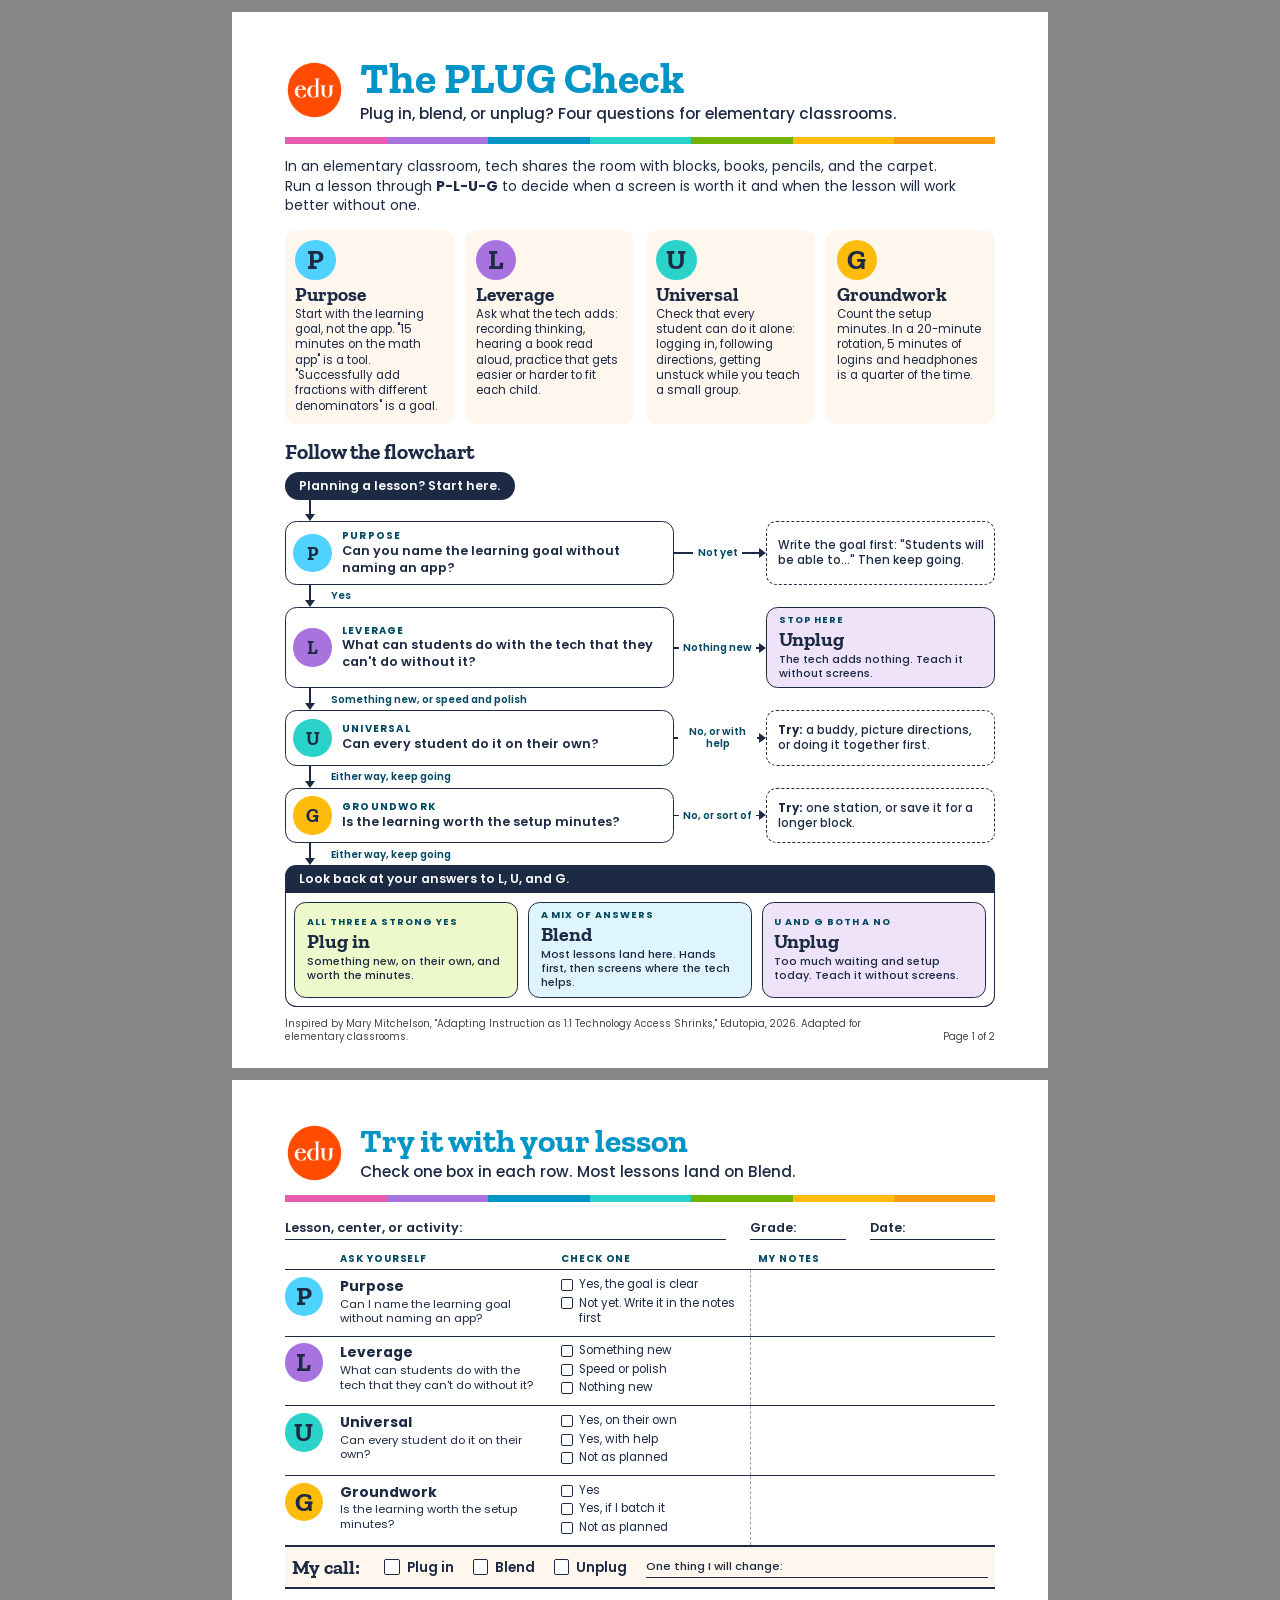
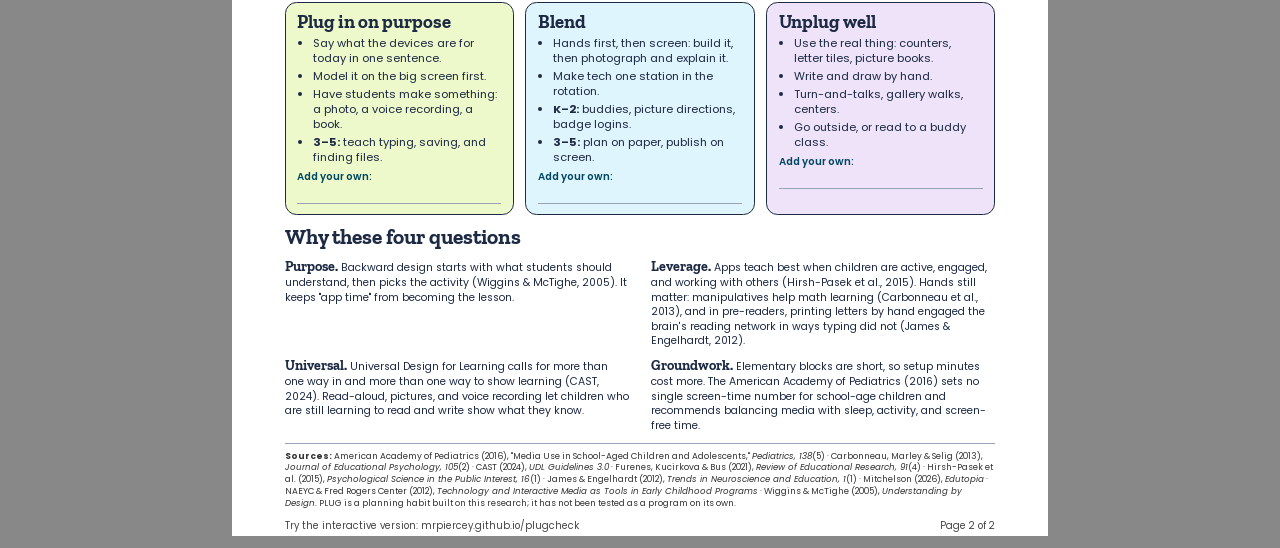
==== commit 5dbfcf16: "Replace 'hands, books, and talk' with plainer wording Co-Authored-By: Claude Fable 5.2 <noreply@anth" ====
--- a/printable.html
+++ b/printable.html
@@ -89,11 +89,11 @@
     </div>
   </div>
   <div class="ribbon"></div>
-  <p class="intro">In an elementary classroom, tech shares the room with blocks, books, pencils, and the carpet. Run a lesson through <strong style="white-space:nowrap">P-L-U-G</strong> to decide when a screen is worth it and when hands, books, and talk will teach it better.</p>
+  <p class="intro">In an elementary classroom, tech shares the room with blocks, books, pencils, and the carpet. Run a lesson through <strong style="white-space:nowrap">P-L-U-G</strong> to decide when a screen is worth it and when the lesson will work better without one.</p>
 
   <div class="letters">
     <div><b class="bp">P</b><h3>Purpose</h3><p>Start with the learning goal, not the app. "15 minutes on the math app" is a tool. "Successfully add fractions with different denominators" is a goal.</p></div>
-    <div><b class="bl">L</b><h3>Leverage</h3><p>Ask what the tech adds that hands can't: recording thinking, hearing a book read aloud, practice that gets easier or harder to fit each child.</p></div>
+    <div><b class="bl">L</b><h3>Leverage</h3><p>Ask what the tech adds: recording thinking, hearing a book read aloud, practice that gets easier or harder to fit each child.</p></div>
     <div><b class="bu">U</b><h3>Universal</h3><p>Check that every student can do it alone: logging in, following directions, getting unstuck while you teach a small group.</p></div>
     <div><b class="bg">G</b><h3>Groundwork</h3><p>Count the setup minutes. In a 20-minute rotation, 5 minutes of logins and headphones is a quarter of the time.</p></div>
   </div>
@@ -106,9 +106,9 @@
     <div class="f-side r3"><em>Not yet</em></div>
     <div class="f-note r3">Write the goal first: "Students will be able to..." Then keep going.</div>
     <div class="f-down r4"><em>Yes</em></div>
-    <div class="f-q l r5"><b class="f-l">L</b><div><strong>Leverage</strong><span>What does the tech add that hands, books, and talk can't?</span></div></div>
+    <div class="f-q l r5"><b class="f-l">L</b><div><strong>Leverage</strong><span>What can students do with the tech that they can't do without it?</span></div></div>
     <div class="f-side r5"><em>Nothing new</em></div>
-    <div class="f-out unplug"><i>Stop here</i><b>Unplug</b><small>The tech adds nothing. Use hands, books, and talk.</small></div>
+    <div class="f-out unplug"><i>Stop here</i><b>Unplug</b><small>The tech adds nothing. Teach it without screens.</small></div>
     <div class="f-down r6"><em>Something new, or speed and polish</em></div>
     <div class="f-q u r7"><b class="f-l">U</b><div><strong>Universal</strong><span>Can every student do it on their own?</span></div></div>
     <div class="f-side r7"><em>No, or with help</em></div>
@@ -122,7 +122,7 @@
         <div class="f-ends r12">
           <div class="f-out plug"><i>All three a strong yes</i><b>Plug in</b><small>Something new, on their own, and worth the minutes.</small></div>
           <div class="f-out blend"><i>A mix of answers</i><b>Blend</b><small>Most lessons land here. Hands first, then screens where the tech helps.</small></div>
-          <div class="f-out unplug"><i>U and G both a no</i><b>Unplug</b><small>Too much waiting and setup today. Use hands, books, and talk.</small></div>
+          <div class="f-out unplug"><i>U and G both a no</i><b>Unplug</b><small>Too much waiting and setup today. Teach it without screens.</small></div>
         </div>
   </div>
 
@@ -155,7 +155,7 @@
     </tr>
     <tr>
       <td class="k"><b class="bl">L</b></td>
-      <td class="q"><strong>Leverage</strong><span>What does the tech add that hands, books, and talk can't?</span></td>
+      <td class="q"><strong>Leverage</strong><span>What can students do with the tech that they can't do without it?</span></td>
       <td class="c"><label><i class="box"></i>Something new</label><label><i class="box"></i>Speed or polish</label><label><i class="box"></i>Nothing new</label></td>
       <td class="n"></td>
     </tr>
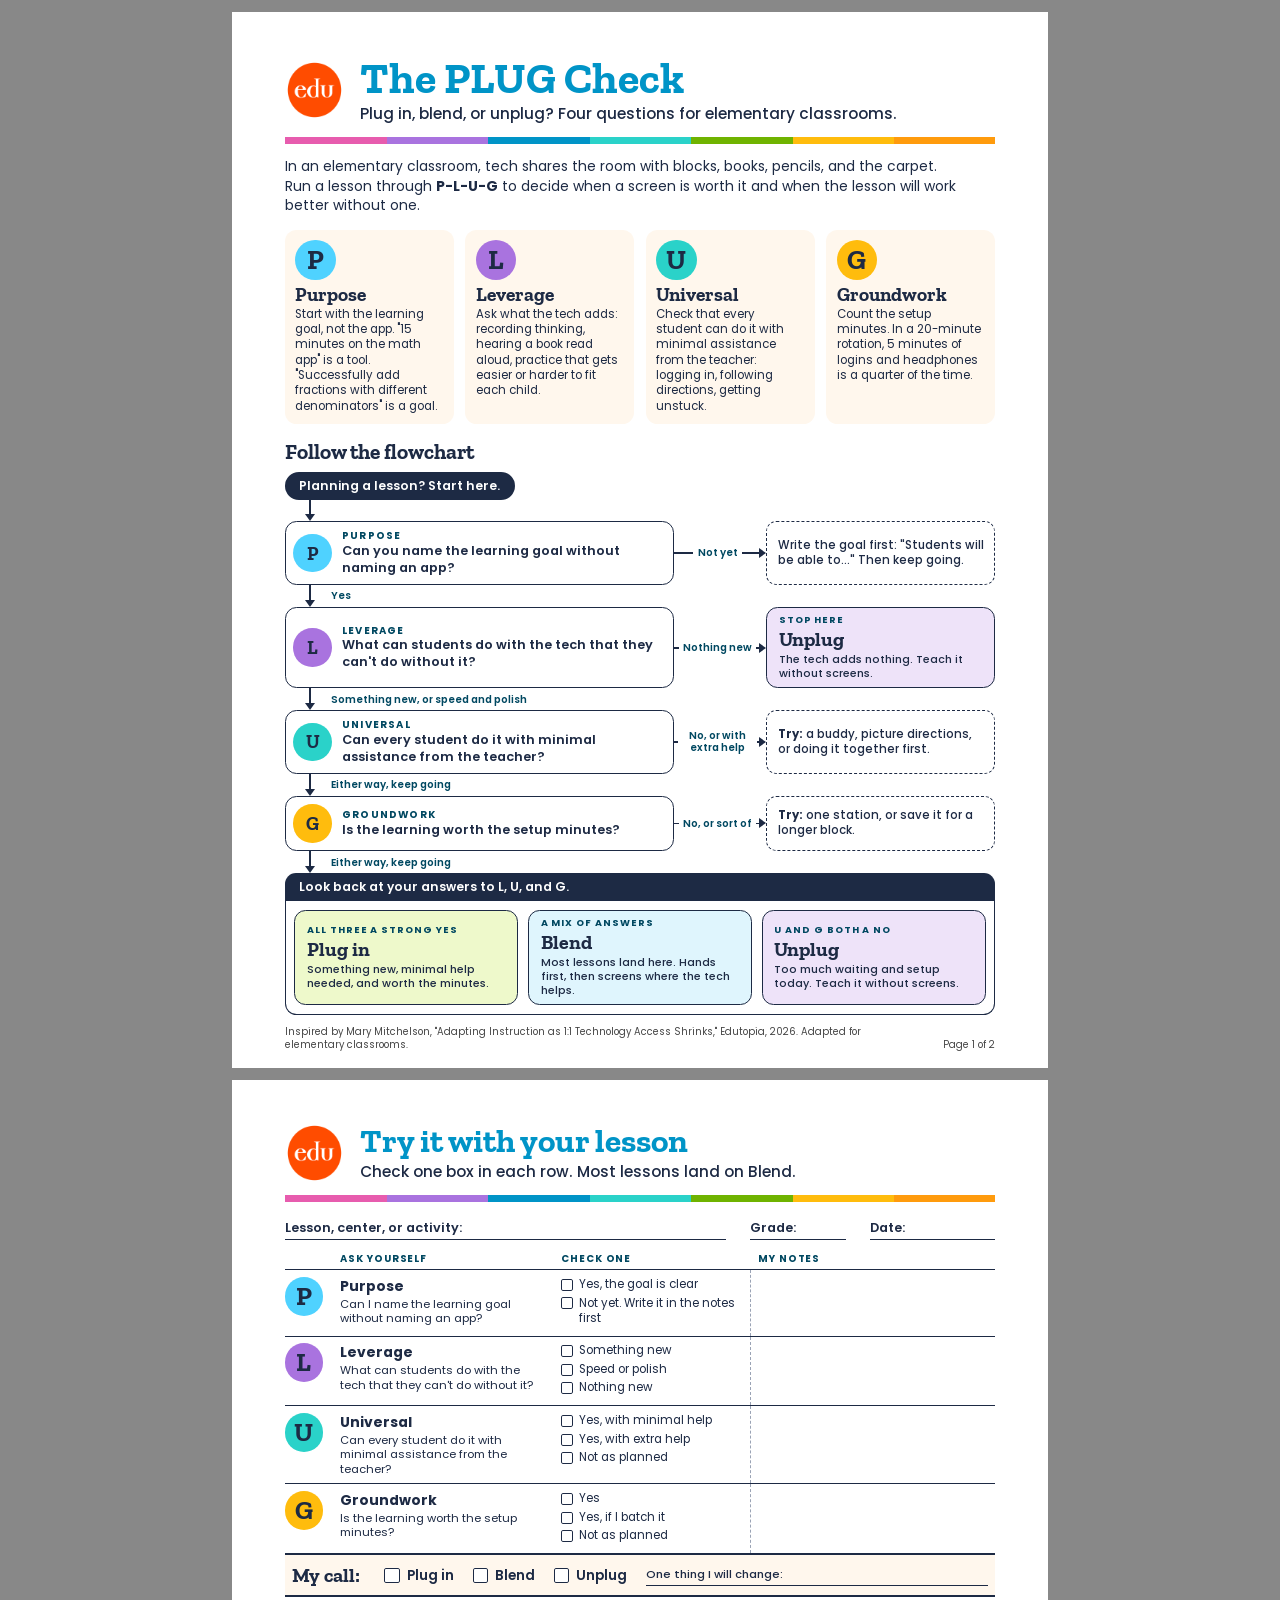
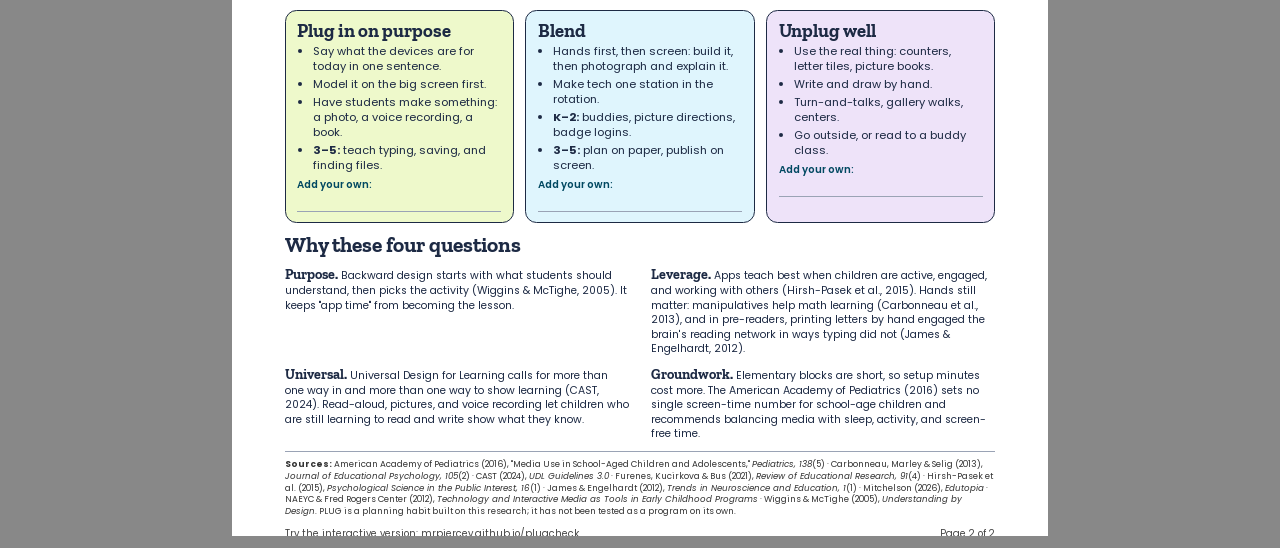
==== commit c138d6a2: "Universal: 'minimal assistance from the teacher' in place of 'alone' Co-Authored-By: Claude Fable 5." ====
--- a/printable.html
+++ b/printable.html
@@ -94,7 +94,7 @@
   <div class="letters">
     <div><b class="bp">P</b><h3>Purpose</h3><p>Start with the learning goal, not the app. "15 minutes on the math app" is a tool. "Successfully add fractions with different denominators" is a goal.</p></div>
     <div><b class="bl">L</b><h3>Leverage</h3><p>Ask what the tech adds: recording thinking, hearing a book read aloud, practice that gets easier or harder to fit each child.</p></div>
-    <div><b class="bu">U</b><h3>Universal</h3><p>Check that every student can do it alone: logging in, following directions, getting unstuck while you teach a small group.</p></div>
+    <div><b class="bu">U</b><h3>Universal</h3><p>Check that every student can do it with minimal assistance from the teacher: logging in, following directions, getting unstuck.</p></div>
     <div><b class="bg">G</b><h3>Groundwork</h3><p>Count the setup minutes. In a 20-minute rotation, 5 minutes of logins and headphones is a quarter of the time.</p></div>
   </div>
 
@@ -110,8 +110,8 @@
     <div class="f-side r5"><em>Nothing new</em></div>
     <div class="f-out unplug"><i>Stop here</i><b>Unplug</b><small>The tech adds nothing. Teach it without screens.</small></div>
     <div class="f-down r6"><em>Something new, or speed and polish</em></div>
-    <div class="f-q u r7"><b class="f-l">U</b><div><strong>Universal</strong><span>Can every student do it on their own?</span></div></div>
-    <div class="f-side r7"><em>No, or with help</em></div>
+    <div class="f-q u r7"><b class="f-l">U</b><div><strong>Universal</strong><span>Can every student do it with minimal assistance from the teacher?</span></div></div>
+    <div class="f-side r7"><em>No, or with extra help</em></div>
     <div class="f-note r7"><span><b>Try:</b> a buddy, picture directions, or doing it together first.</span></div>
     <div class="f-down r8"><em>Either way, keep going</em></div>
     <div class="f-q g r9"><b class="f-l">G</b><div><strong>Groundwork</strong><span>Is the learning worth the setup minutes?</span></div></div>
@@ -120,7 +120,7 @@
     <div class="f-down r10"><em>Either way, keep going</em></div>
     <div class="f-tally r11">Look back at your answers to L, U, and G.</div>
         <div class="f-ends r12">
-          <div class="f-out plug"><i>All three a strong yes</i><b>Plug in</b><small>Something new, on their own, and worth the minutes.</small></div>
+          <div class="f-out plug"><i>All three a strong yes</i><b>Plug in</b><small>Something new, minimal help needed, and worth the minutes.</small></div>
           <div class="f-out blend"><i>A mix of answers</i><b>Blend</b><small>Most lessons land here. Hands first, then screens where the tech helps.</small></div>
           <div class="f-out unplug"><i>U and G both a no</i><b>Unplug</b><small>Too much waiting and setup today. Teach it without screens.</small></div>
         </div>
@@ -161,8 +161,8 @@
     </tr>
     <tr>
       <td class="k"><b class="bu">U</b></td>
-      <td class="q"><strong>Universal</strong><span>Can every student do it on their own?</span></td>
-      <td class="c"><label><i class="box"></i>Yes, on their own</label><label><i class="box"></i>Yes, with help</label><label><i class="box"></i>Not as planned</label></td>
+      <td class="q"><strong>Universal</strong><span>Can every student do it with minimal assistance from the teacher?</span></td>
+      <td class="c"><label><i class="box"></i>Yes, with minimal help</label><label><i class="box"></i>Yes, with extra help</label><label><i class="box"></i>Not as planned</label></td>
       <td class="n"></td>
     </tr>
     <tr>
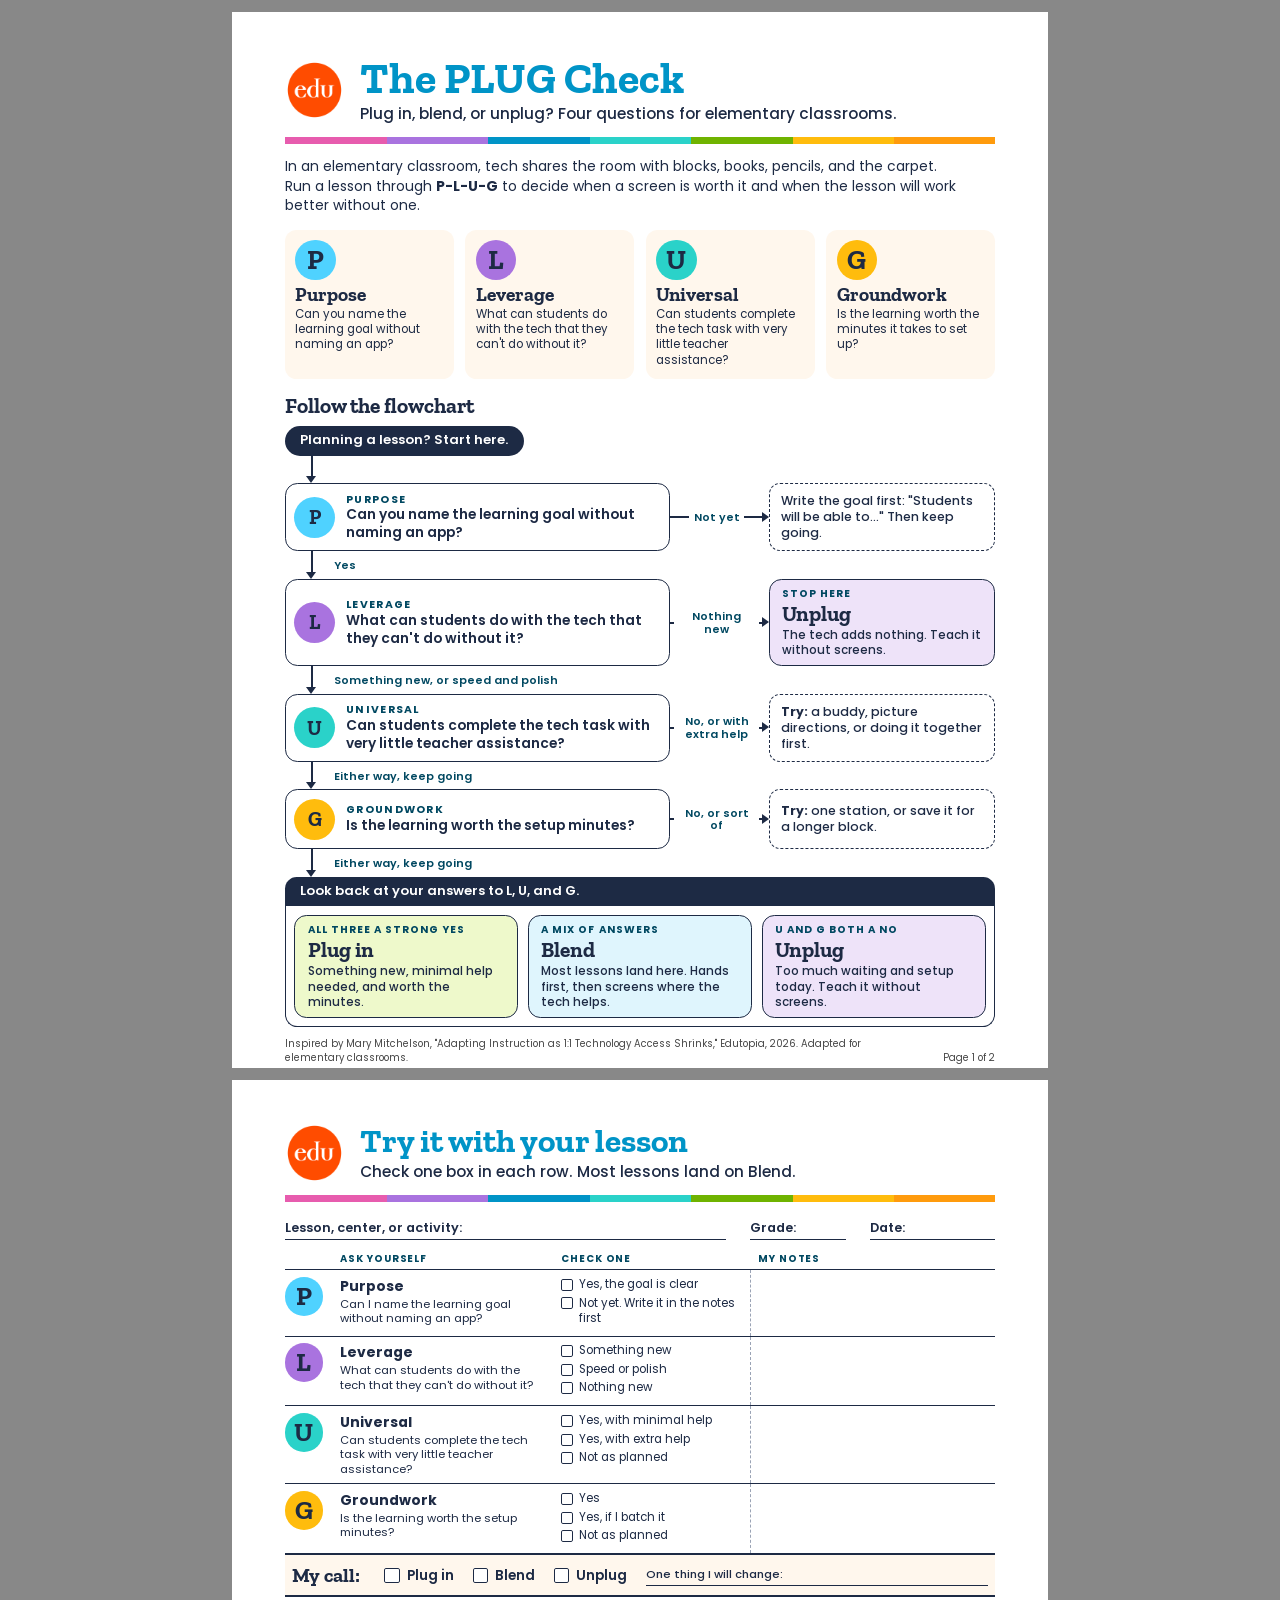
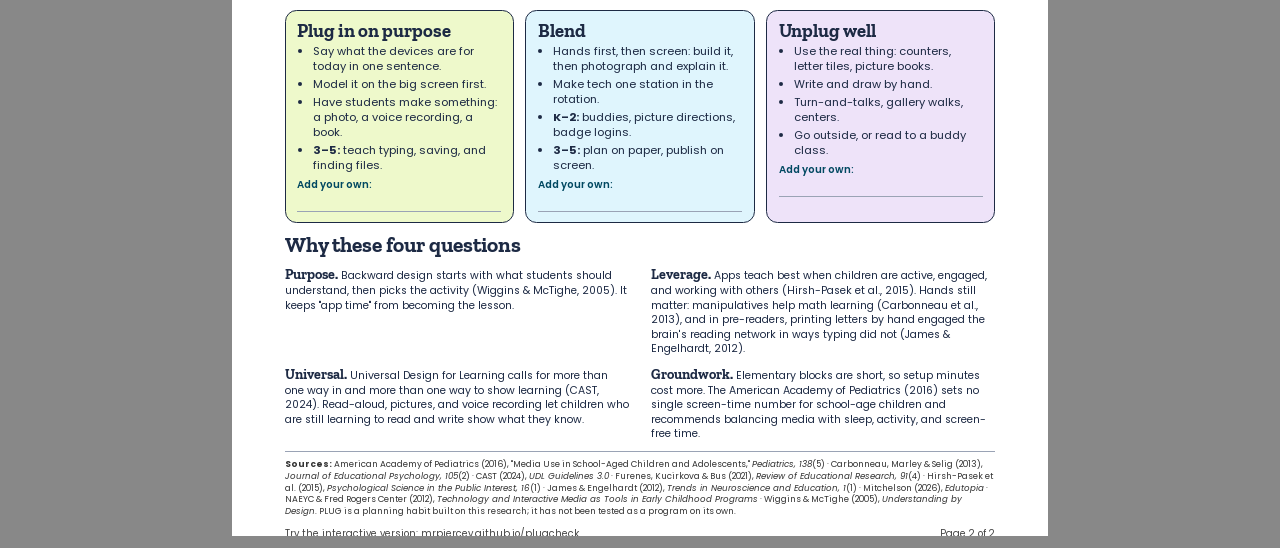
==== commit 92efc419: "Letter cards: one short question each, no examples Co-Authored-By: Claude Fable 5.2 <noreply@anthrop" ====
--- a/printable.html
+++ b/printable.html
@@ -33,9 +33,9 @@
 .bp{background:#4FD2FF}.bl{background:#A973DF}.bu{background:#2AD2C9}.bg{background:#FFBC0D}
 
 h2{font-size:16pt; margin-bottom:.09in}
-.flow{font-size:9.6pt}
+.flow{font-size:10.3pt}
 .page > *{flex-shrink:0}
-.flow .f-down{height:1.7em}
+.flow .f-down{height:2em}
 .flow .f-ends{gap:.1in; padding:.09in}
 .flow .f-out{padding:.5em .9em}
 
@@ -92,10 +92,10 @@
   <p class="intro">In an elementary classroom, tech shares the room with blocks, books, pencils, and the carpet. Run a lesson through <strong style="white-space:nowrap">P-L-U-G</strong> to decide when a screen is worth it and when the lesson will work better without one.</p>
 
   <div class="letters">
-    <div><b class="bp">P</b><h3>Purpose</h3><p>Start with the learning goal, not the app. "15 minutes on the math app" is a tool. "Successfully add fractions with different denominators" is a goal.</p></div>
-    <div><b class="bl">L</b><h3>Leverage</h3><p>Ask what the tech adds: recording thinking, hearing a book read aloud, practice that gets easier or harder to fit each child.</p></div>
-    <div><b class="bu">U</b><h3>Universal</h3><p>Check that every student can do it with minimal assistance from the teacher: logging in, following directions, getting unstuck.</p></div>
-    <div><b class="bg">G</b><h3>Groundwork</h3><p>Count the setup minutes. In a 20-minute rotation, 5 minutes of logins and headphones is a quarter of the time.</p></div>
+    <div><b class="bp">P</b><h3>Purpose</h3><p>Can you name the learning goal without naming an app?</p></div>
+    <div><b class="bl">L</b><h3>Leverage</h3><p>What can students do with the tech that they can't do without it?</p></div>
+    <div><b class="bu">U</b><h3>Universal</h3><p>Can students complete the tech task with very little teacher assistance?</p></div>
+    <div><b class="bg">G</b><h3>Groundwork</h3><p>Is the learning worth the minutes it takes to set up?</p></div>
   </div>
 
   <h2>Follow the flowchart</h2>
@@ -110,7 +110,7 @@
     <div class="f-side r5"><em>Nothing new</em></div>
     <div class="f-out unplug"><i>Stop here</i><b>Unplug</b><small>The tech adds nothing. Teach it without screens.</small></div>
     <div class="f-down r6"><em>Something new, or speed and polish</em></div>
-    <div class="f-q u r7"><b class="f-l">U</b><div><strong>Universal</strong><span>Can every student do it with minimal assistance from the teacher?</span></div></div>
+    <div class="f-q u r7"><b class="f-l">U</b><div><strong>Universal</strong><span>Can students complete the tech task with very little teacher assistance?</span></div></div>
     <div class="f-side r7"><em>No, or with extra help</em></div>
     <div class="f-note r7"><span><b>Try:</b> a buddy, picture directions, or doing it together first.</span></div>
     <div class="f-down r8"><em>Either way, keep going</em></div>
@@ -161,7 +161,7 @@
     </tr>
     <tr>
       <td class="k"><b class="bu">U</b></td>
-      <td class="q"><strong>Universal</strong><span>Can every student do it with minimal assistance from the teacher?</span></td>
+      <td class="q"><strong>Universal</strong><span>Can students complete the tech task with very little teacher assistance?</span></td>
       <td class="c"><label><i class="box"></i>Yes, with minimal help</label><label><i class="box"></i>Yes, with extra help</label><label><i class="box"></i>Not as planned</label></td>
       <td class="n"></td>
     </tr>
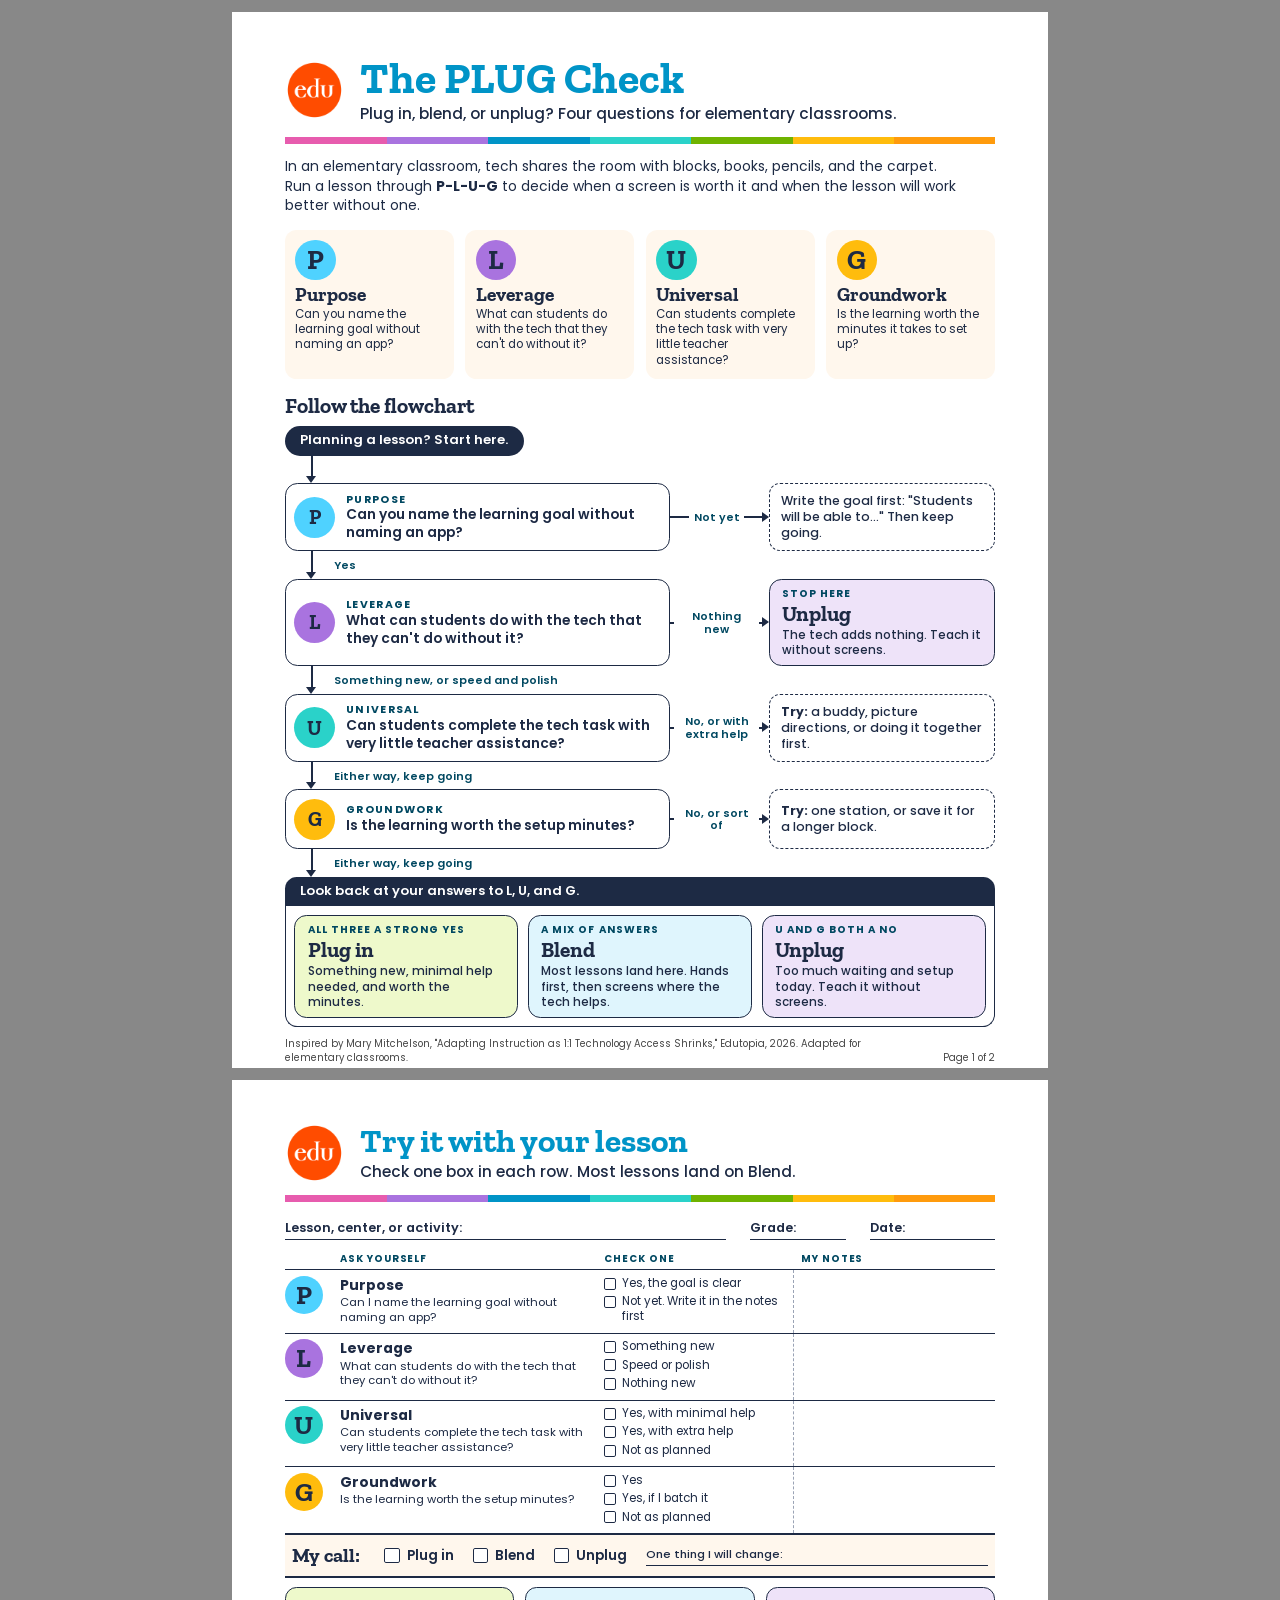
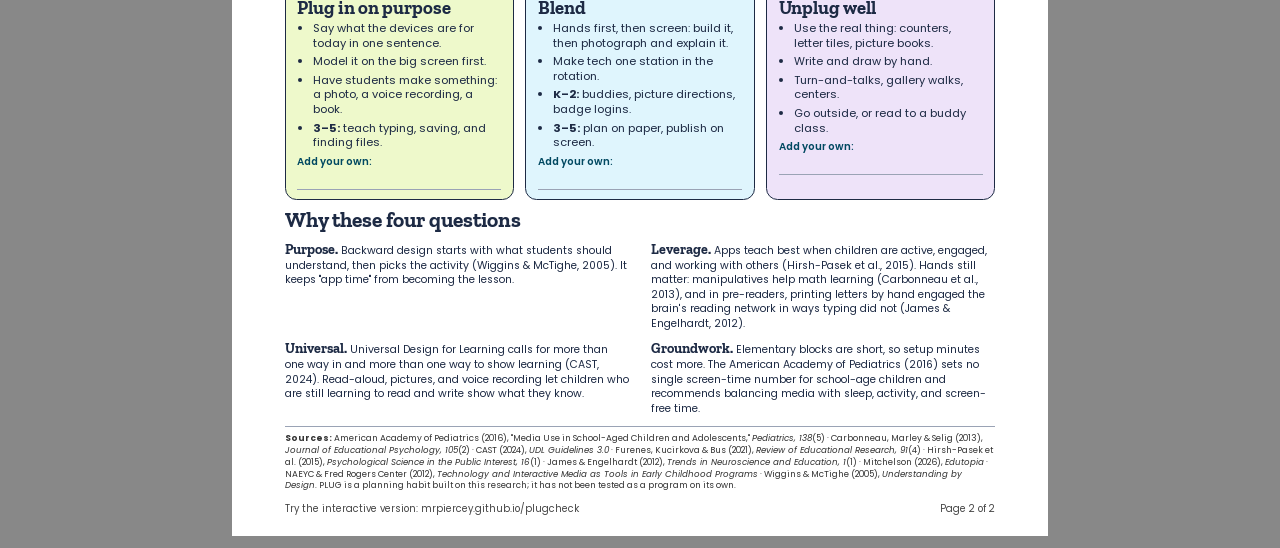
==== commit 0c415541: "Fix page 2 of the PDF: footer was pushed off the page by the longer Universal question Co-Authored-B" ====
--- a/printable.html
+++ b/printable.html
@@ -47,10 +47,10 @@
 .fill span.short{flex:0 0 1.7in}
 table{width:100%; border-collapse:collapse}
 th{font-size:7.4pt; letter-spacing:.09em; text-transform:uppercase; text-align:left; padding:0 .08in .04in; color:#004861}
-td{border-top:1pt solid #1D2A44; padding:.07in .08in; vertical-align:top}
+td{border-top:1pt solid #1D2A44; padding:.055in .08in; vertical-align:top}
 td.k{width:.5in; padding-left:0}
 td.k b{display:flex; align-items:center; justify-content:center; width:.4in; height:.4in; border-radius:50%; font-family:'Zilla Slab',serif; font-size:20pt; line-height:1}
-td.q{width:2.3in}
+td.q{width:2.75in}
 td.q strong{display:block; font-size:10.4pt}
 td.q span{font-size:8.5pt; line-height:1.3; display:block}
 td.c{width:2.05in; font-size:8.7pt; line-height:1.3}
@@ -64,7 +64,7 @@
 .call-row .box{width:.16in; height:.16in; margin:0}
 .call-row .line{flex:1; border-bottom:1pt solid #1D2A44; height:.22in; font-weight:500; font-size:8.5pt; display:flex; align-items:flex-end; padding-bottom:.02in}
 
-.moves{display:grid; grid-template-columns:repeat(3,1fr); gap:.12in; margin:.13in 0 .12in}
+.moves{display:grid; grid-template-columns:repeat(3,1fr); gap:.12in; margin:.1in 0 .09in}
 .moves > div{border:1.4pt solid #1D2A44; border-radius:.12in; padding:.1in .12in .1in}
 .moves h3{font-size:14pt; margin-bottom:.04in}
 .moves ul{margin:0; padding-left:.16in; font-size:8.4pt; line-height:1.33}
